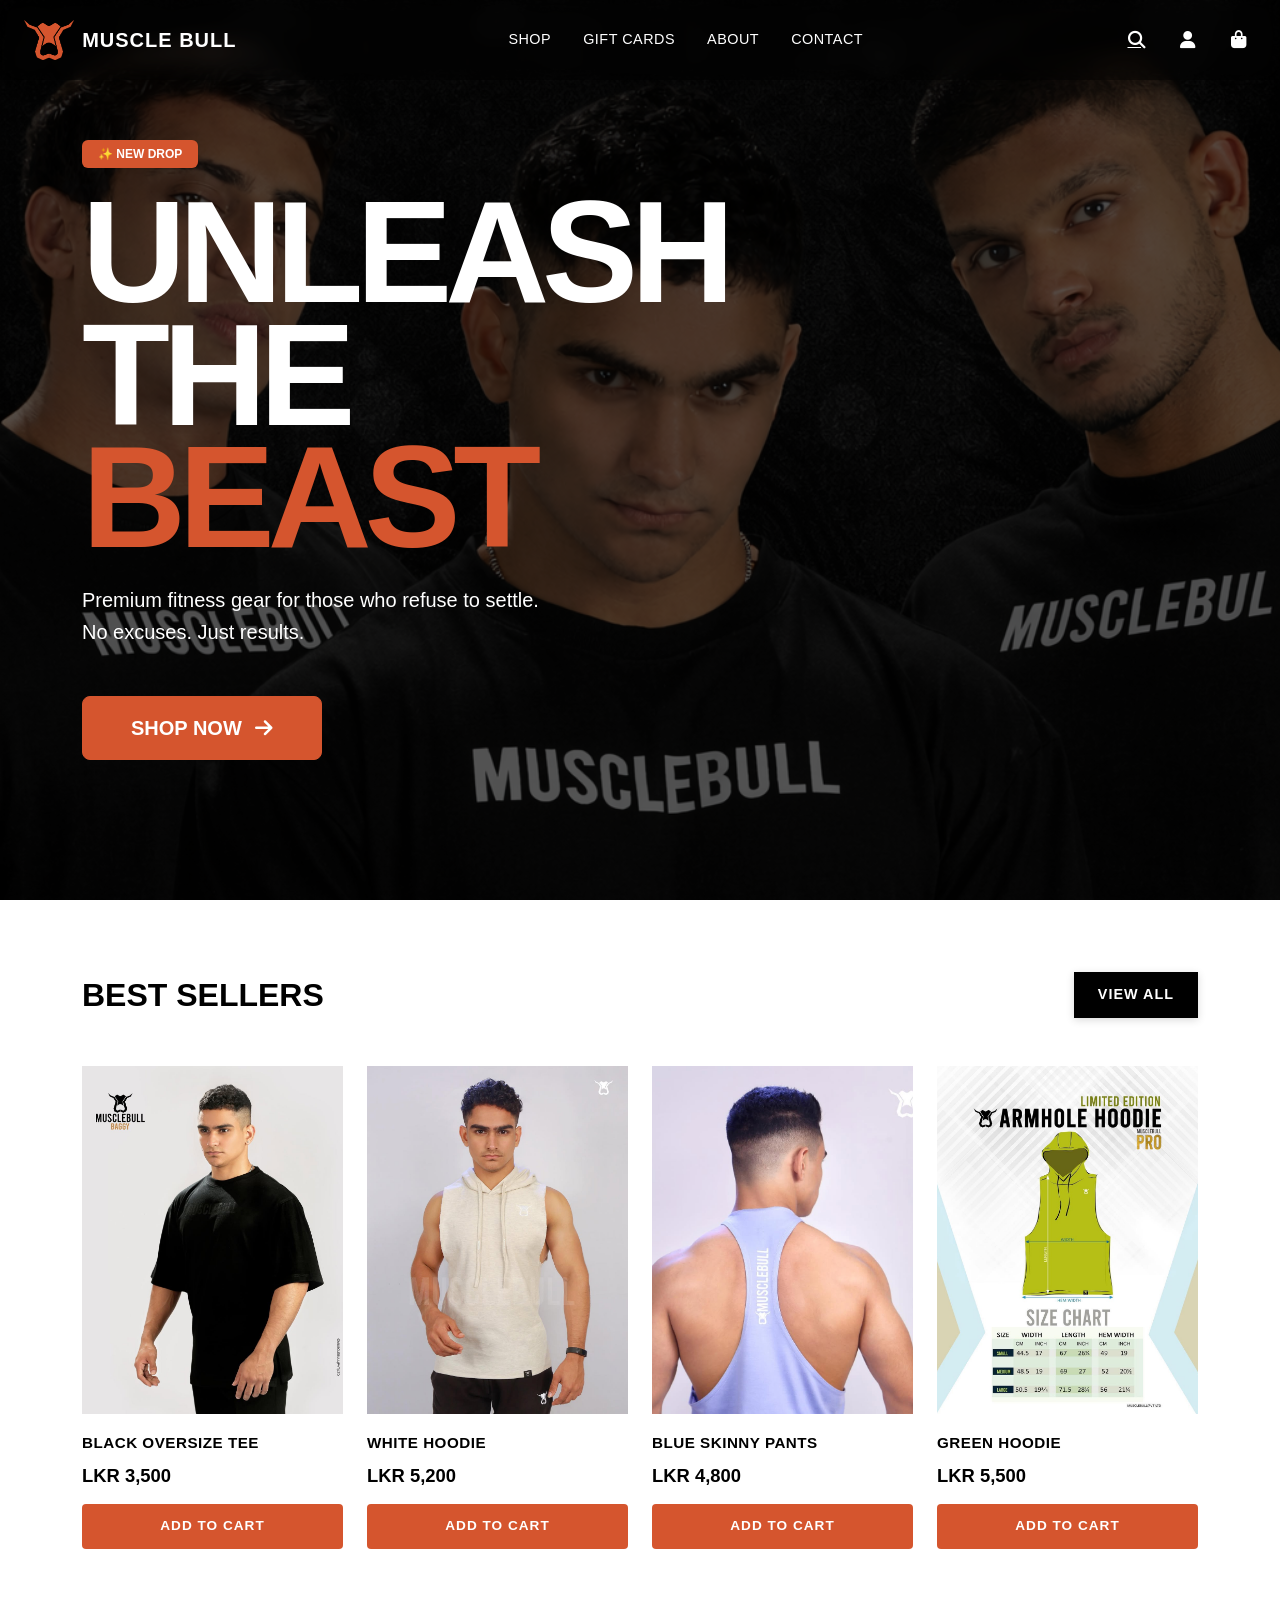
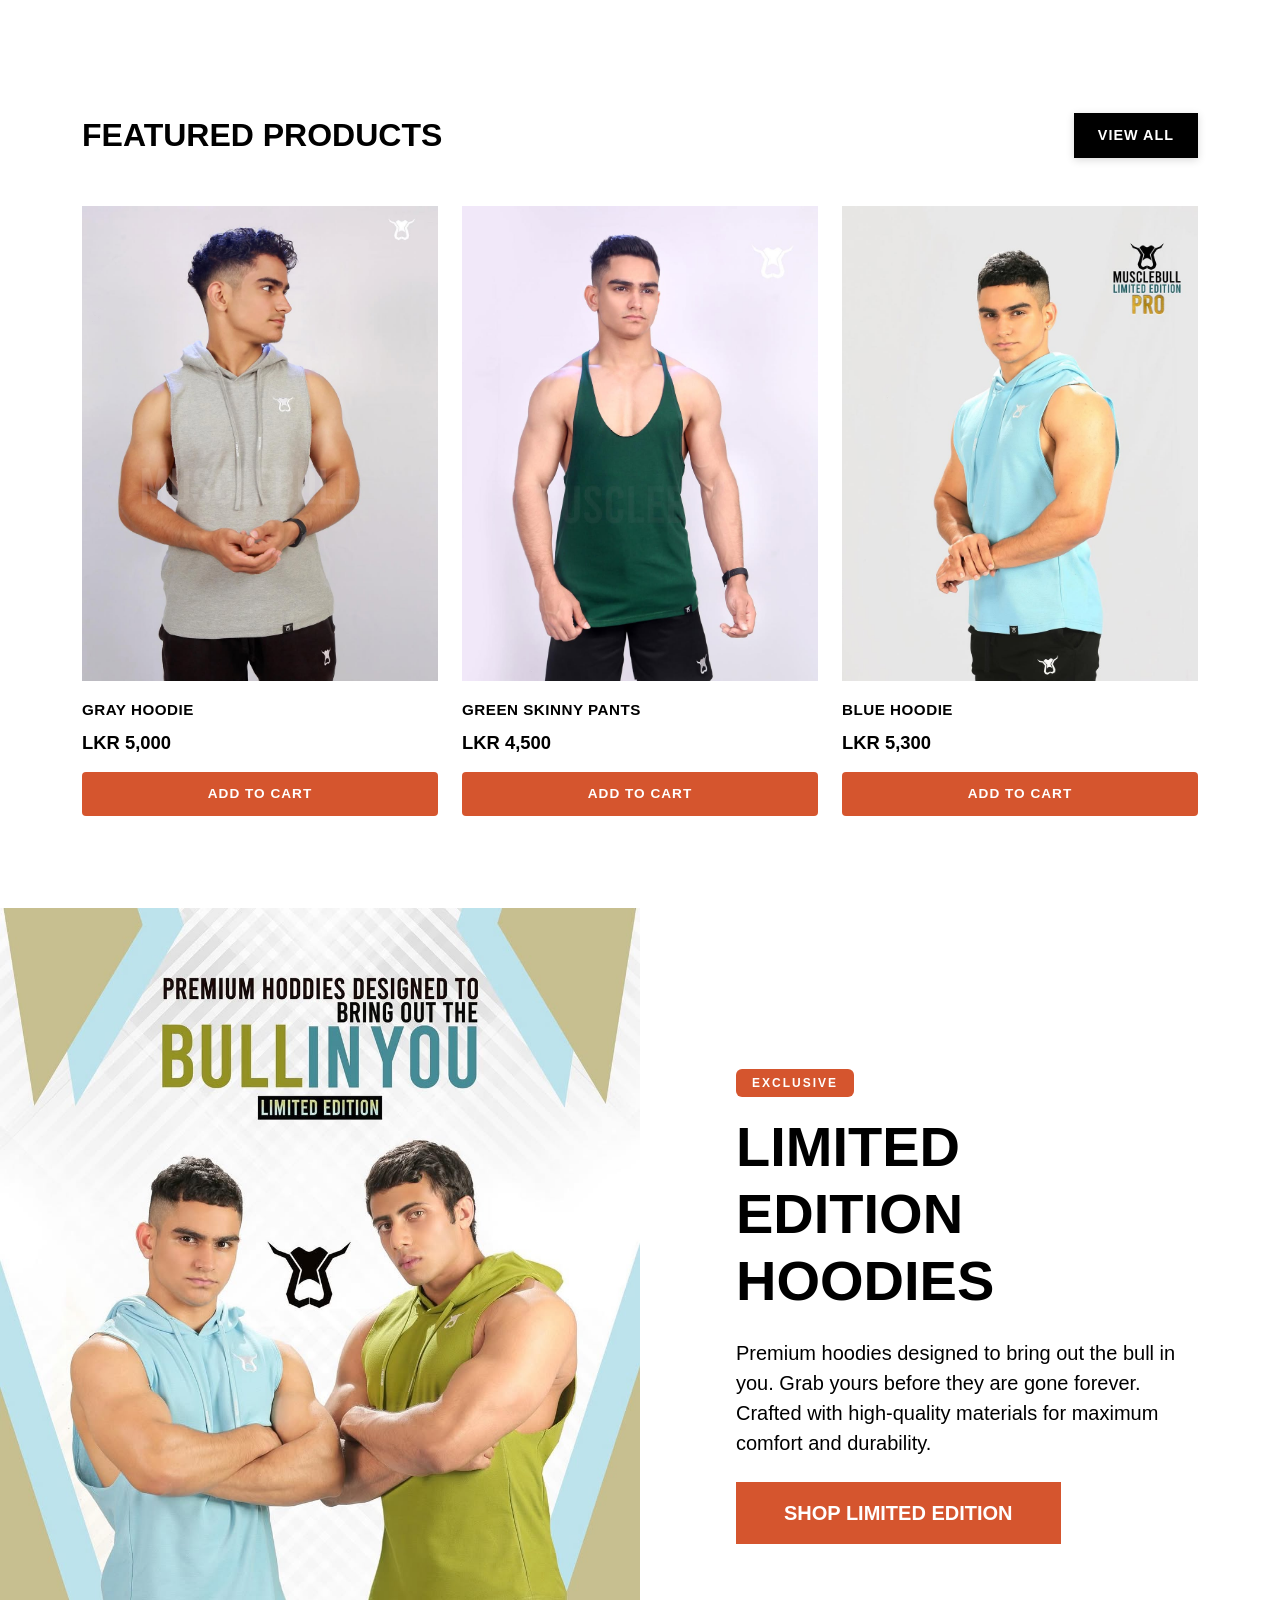
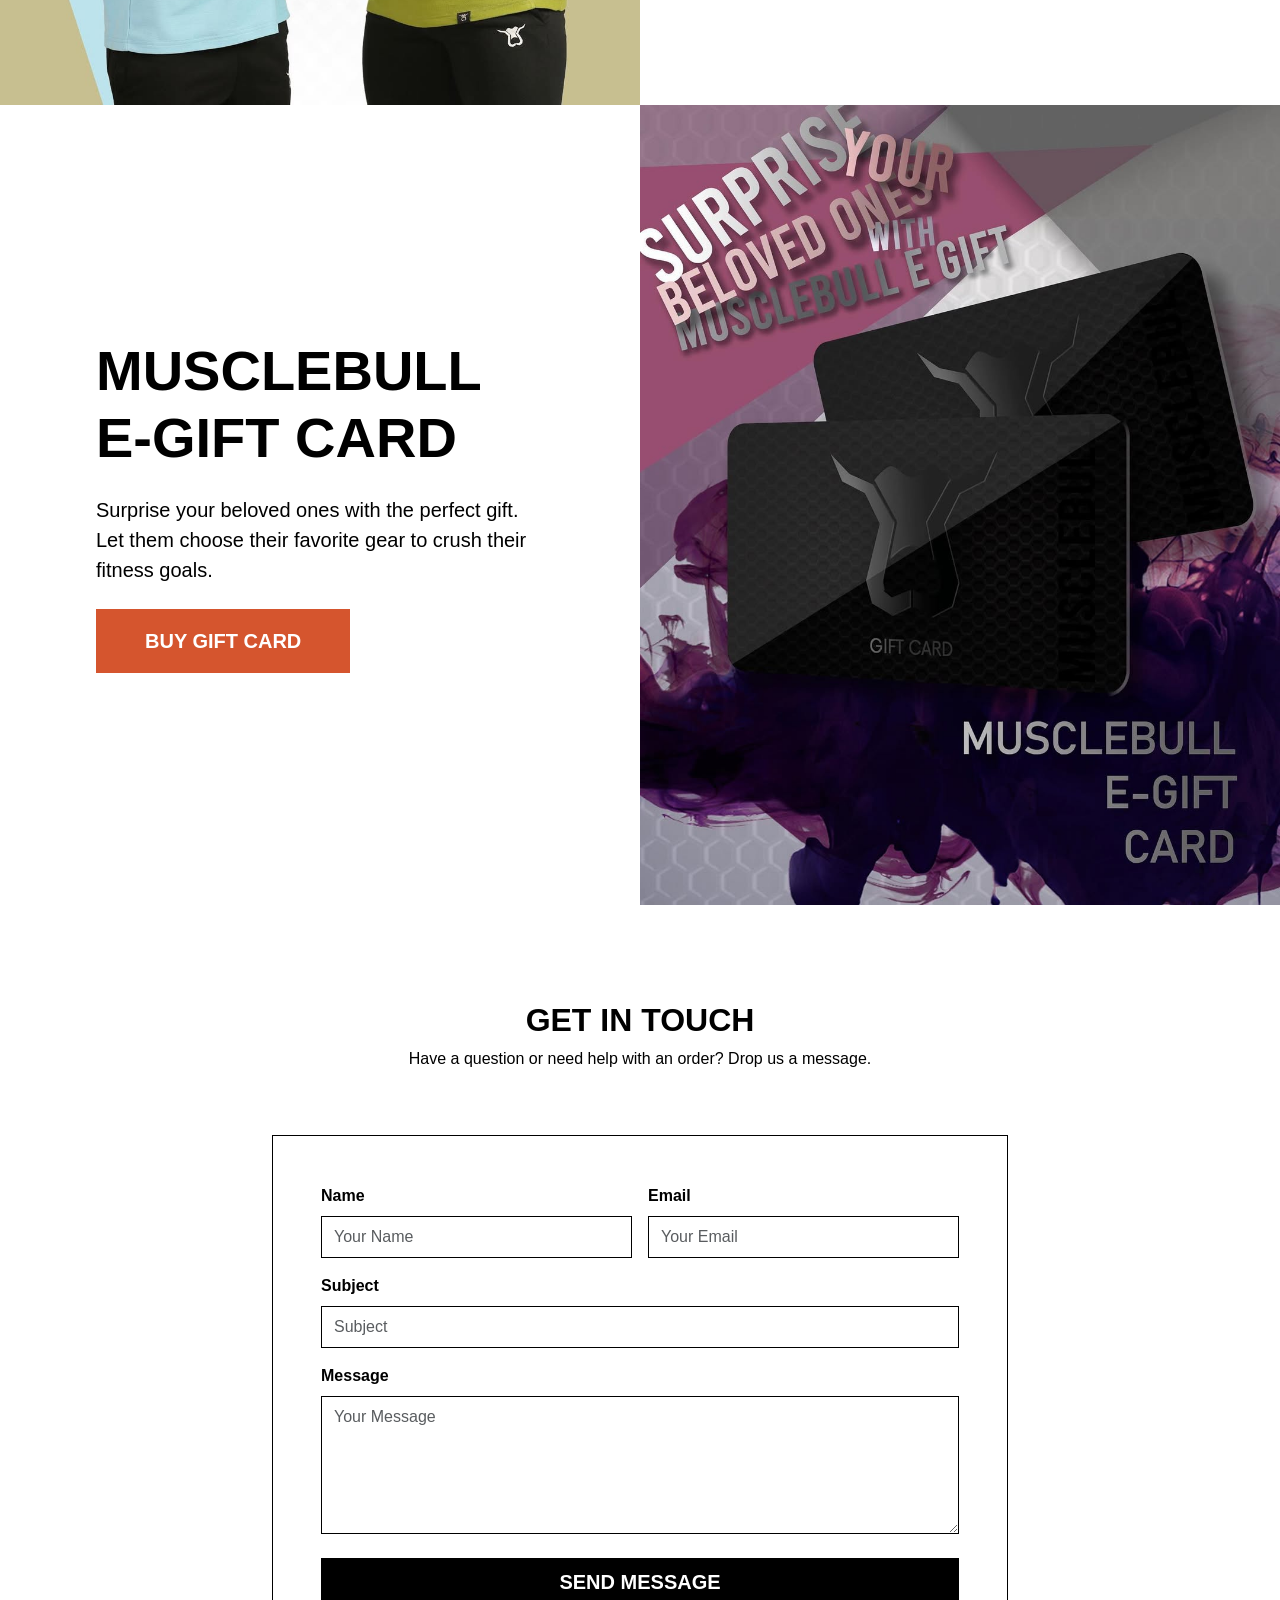
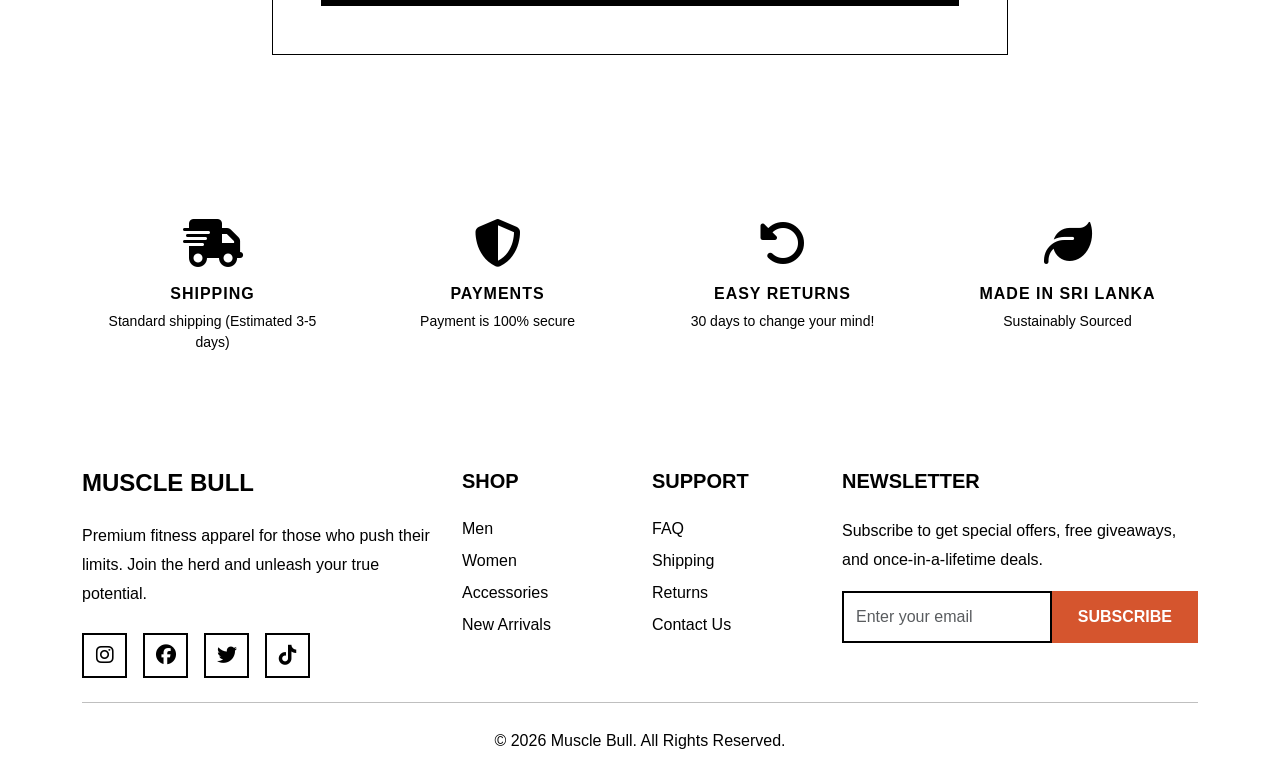
==== index.html @ ce34af10 "Initial" ====
<!DOCTYPE html>
<html lang="en">
<head>
    <meta charset="UTF-8" />
    <meta name="viewport" content="width=device-width, initial-scale=1.0" />
    <title>Muscle Bull - Premium Fitness Apparel</title>
    
    <!-- Bootstrap CSS -->
    <link href="./css/bootstrap.min.css" rel="stylesheet" />
    <!-- Custom CSS -->
    <link href="./css/style.css" rel="stylesheet" />
    <link href="./css/header.css" rel="stylesheet" />
    <link href="./css/footer.css" rel="stylesheet" />
    <link href="./css/shop.css" rel="stylesheet" />
    <!-- FontAwesome for icons -->
    <link rel="stylesheet" href="https://cdnjs.cloudflare.com/ajax/libs/font-awesome/6.4.0/css/all.min.css" />
</head>
<body>
    <!-- Navigation -->
    <nav class="navbar navbar-expand-lg position-absolute w-100 z-3 navbar-glass">
        <div class="container-fluid px-4">
            <a class="navbar-brand d-flex align-items-center gap-2" href="index.html">
                <img src="./assets/images/logo/mb logo.png" alt="Muscle Bull Logo" height="40">
                <span class="fw-bold text-uppercase text-white brand-text">Muscle Bull</span>
            </a>
            <button class="navbar-toggler border-0 shadow-none" type="button" data-bs-toggle="collapse" data-bs-target="#navbarNav">
                <span class="navbar-toggler-icon"></span>
            </button>
            <div class="collapse navbar-collapse" id="navbarNav">
                <ul class="navbar-nav mx-auto nav-center">
                    <li class="nav-item"><a class="nav-link text-white fw-medium text-uppercase" href="shop.html">Shop</a></li>
                    <li class="nav-item"><a class="nav-link text-white fw-medium text-uppercase" href="#gift-cards">Gift Cards</a></li>
                    <li class="nav-item"><a class="nav-link text-white fw-medium text-uppercase" href="#about">About</a></li>
                    <li class="nav-item"><a class="nav-link text-white fw-medium text-uppercase" href="#contact">Contact</a></li>
                </ul>
                <div class="navbar-icons d-flex gap-3">
                    <a href="#" class="nav-icon"><i class="fa-solid fa-magnifying-glass"></i></a>
                    <a href="#" class="nav-icon"><i class="fa-solid fa-user"></i></a>
                    <a href="cart.html" class="nav-icon"><i class="fa-solid fa-bag-shopping"></i></a>
                </div>
            </div>
        </div>
    </nav>

    <main>
        <!-- Hero Section -->
        <section id="home" class="hero-section d-flex align-items-center">
            <div class="hero-overlay"></div>
            <div class="container position-relative z-2">
                <div class="row align-items-center">
                    <div class="col-12 col-lg-6 text-start">
                        <div class="hero-badge mb-4">
                            <span class="badge bg-primary px-3 py-2 text-uppercase fw-bold">✨ New Drop</span>
                        </div>
                        <h1 class="hero-title-new text-white mb-4">
                            UNLEASH<br>
                            THE <span class="text-primary ">BEAST</span>
                        </h1>
                        <p class="hero-text text-white mb-5">
                            Premium fitness gear for those who refuse to settle.<br>
                            No excuses. Just results.
                        </p>
                        <div class="d-flex gap-3 flex-column flex-sm-row">
                            <a href="shop.html" class="btn btn-primary btn-lg px-5 py-3 text-uppercase fw-bold">
                                Shop Now <i class="fa-solid fa-arrow-right ms-2"></i>
                            </a>
                        </div>
                    </div>
                </div>
            </div>
        </section>

        <!-- Best Sellers Section -->
        <section id="best-sellers" class="py-5 bg-white">
            <div class="container py-4">
                <div class="d-flex justify-content-between align-items-center mb-5">
                    <h2 class="fw-bold text-uppercase m-0 text-black">Best Sellers</h2>
                    <a href="shop.html" class="btn btn-outline-dark rounded-0 px-4 fw-bold text-uppercase">View All</a>
                </div>
                <div class="row g-4">
                    <!-- Product Card 1 -->
                    <div class="col-12 col-md-6 col-lg-3">
                        <div class="product-card-shop">
                            <div class="product-image-wrapper">
                                <img src="./assets/images/products/black oversize 1.jpg" alt="Black Oversize Tee" class="product-image">
                                <button class="quick-view-btn">Quick View</button>
                            </div>
                            <div class="product-info">
                                <h6 class="product-name fw-bold text-uppercase">Black Oversize Tee</h6>
                                <p class="product-price fw-bold">LKR 3,500</p>
                                <button class="btn btn-primary w-100 text-uppercase fw-bold btn-sm">Add to Cart</button>
                            </div>
                        </div>
                    </div>
                    <!-- Product Card 2 -->
                    <div class="col-12 col-md-6 col-lg-3">
                        <div class="product-card-shop">
                            <div class="product-image-wrapper">
                                <img src="./assets/images/products/white hoodie 1.jpg" alt="White Hoodie" class="product-image">
                                <button class="quick-view-btn">Quick View</button>
                            </div>
                            <div class="product-info">
                                <h6 class="product-name fw-bold text-uppercase">White Hoodie</h6>
                                <p class="product-price fw-bold">LKR 5,200</p>
                                <button class="btn btn-primary w-100 text-uppercase fw-bold btn-sm">Add to Cart</button>
                            </div>
                        </div>
                    </div>
                    <!-- Product Card 3 -->
                    <div class="col-12 col-md-6 col-lg-3">
                        <div class="product-card-shop">
                            <div class="product-image-wrapper">
                                <img src="./assets/images/products/blue skinny 2.jpg" alt="Blue Skinny Pants" class="product-image">
                                <button class="quick-view-btn">Quick View</button>
                            </div>
                            <div class="product-info">
                                <h6 class="product-name fw-bold text-uppercase">Blue Skinny Pants</h6>
                                <p class="product-price fw-bold">LKR 4,800</p>
                                <button class="btn btn-primary w-100 text-uppercase fw-bold btn-sm">Add to Cart</button>
                            </div>
                        </div>
                    </div>
                    <!-- Product Card 4 -->
                    <div class="col-12 col-md-6 col-lg-3">
                        <div class="product-card-shop">
                            <div class="product-image-wrapper">
                                <img src="./assets/images/products/green hoodie 4.jpg" alt="Green Hoodie" class="product-image">
                                <button class="quick-view-btn">Quick View</button>
                            </div>
                            <div class="product-info">
                                <h6 class="product-name fw-bold text-uppercase">Green Hoodie</h6>
                                <p class="product-price fw-bold">LKR 5,500</p>
                                <button class="btn btn-primary w-100 text-uppercase fw-bold btn-sm">Add to Cart</button>
                            </div>
                        </div>
                    </div>
                </div>
            </div>
        </section>

        <!-- Featured Products Section -->
        <section id="featured" class="py-5 bg-white">
            <div class="container py-4">
                <div class="d-flex justify-content-between align-items-center mb-5">
                    <h2 class="fw-bold text-uppercase m-0 text-black">Featured Products</h2>
                    <a href="shop.html" class="btn btn-outline-dark rounded-0 px-4 fw-bold text-uppercase">View All</a>
                </div>
                <div class="row g-4">
                    <!-- Product Card 1 -->
                    <div class="col-12 col-md-6 col-lg-4">
                        <div class="product-card-shop">
                            <div class="product-image-wrapper">
                                <img src="./assets/images/products/gray hoodie 1.jpg" alt="Gray Hoodie" class="product-image">
                                <button class="quick-view-btn">Quick View</button>
                            </div>
                            <div class="product-info">
                                <h6 class="product-name fw-bold text-uppercase">Gray Hoodie</h6>
                                <p class="product-price fw-bold">LKR 5,000</p>
                                <button class="btn btn-primary w-100 text-uppercase fw-bold btn-sm">Add to Cart</button>
                            </div>
                        </div>
                    </div>
                    <!-- Product Card 2 -->
                    <div class="col-12 col-md-6 col-lg-4">
                        <div class="product-card-shop">
                            <div class="product-image-wrapper">
                                <img src="./assets/images/products/green skinny 1.jpg" alt="Green Skinny Pants" class="product-image">
                                <button class="quick-view-btn">Quick View</button>
                            </div>
                            <div class="product-info">
                                <h6 class="product-name fw-bold text-uppercase">Green Skinny Pants</h6>
                                <p class="product-price fw-bold">LKR 4,500</p>
                                <button class="btn btn-primary w-100 text-uppercase fw-bold btn-sm">Add to Cart</button>
                            </div>
                        </div>
                    </div>
                    <!-- Product Card 3 -->
                    <div class="col-12 col-md-6 col-lg-4">
                        <div class="product-card-shop">
                            <div class="product-image-wrapper">
                                <img src="./assets/images/products/blue hoodie 1.jpg" alt="Blue Hoodie" class="product-image">
                                <button class="quick-view-btn">Quick View</button>
                            </div>
                            <div class="product-info">
                                <h6 class="product-name fw-bold text-uppercase">Blue Hoodie</h6>
                                <p class="product-price fw-bold">LKR 5,300</p>
                                <button class="btn btn-primary w-100 text-uppercase fw-bold btn-sm">Add to Cart</button>
                            </div>
                        </div>
                    </div>
                </div>
            </div>
        </section>

        <!-- Limited Edition Section -->
        <section id="limited" class="bg-white text-dark">
            <div class="container-fluid p-0">
                <div class="row g-0 align-items-center">
                    <div class="col-12 col-lg-6">
                        <img src="./assets/images/flayer/limited-edition.jpg" alt="Limited Edition Hoodies" class="img-fluid w-100 h-100 object-fit-cover" style="min-height: 500px;">
                    </div>
                    <div class="col-12 col-lg-6 p-5 p-xl-5">
                        <div class="px-xl-5">
                            <span class="badge bg-primary mb-3 px-3 py-2 text-uppercase tracking-wide">Exclusive</span>
                            <h2 class="display-4 fw-bold text-uppercase mb-4 text-dark">Limited Edition Hoodies</h2>
                            <p class="lead mb-4 text-dark">Premium hoodies designed to bring out the bull in you. Grab yours before they are gone forever. Crafted with high-quality materials for maximum comfort and durability.</p>
                            <a href="#" class="btn btn-primary btn-lg px-5 py-3 text-uppercase fw-bold rounded-0 border-0">Shop Limited Edition</a>
                        </div>
                    </div>
                </div>
            </div>
        </section>

        <!-- Gift Card Section -->
        <section class="bg-white">
            <div class="container-fluid p-0">
                <div class="row g-0 align-items-center flex-column-reverse flex-lg-row">
                    <div class="col-12 col-lg-6 p-5 p-xl-5">
                        <div class="px-xl-5">
                            <h2 class="display-4 fw-bold text-uppercase mb-4 text-black">Musclebull E-Gift Card</h2>
                            <p class="lead mb-4 text-black">Surprise your beloved ones with the perfect gift. Let them choose their favorite gear to crush their fitness goals.</p>
                            <a href="#" class="btn btn-primary btn-lg px-5 py-3 text-uppercase fw-bold rounded-0">Buy Gift Card</a>
                        </div>
                    </div>
                    <div class="col-12 col-lg-6">
                        <img src="./assets/images/flayer/gift-card.jpg" alt="Musclebull Gift Card" class="img-fluid w-100 h-100 object-fit-cover" style="min-height: 500px;">
                    </div>
                </div>
            </div>
        </section>

        <!-- Contact Section -->
        <section id="contact" class="py-5 bg-white">
            <div class="container py-5">
                <div class="row justify-content-center">
                    <div class="col-12 col-lg-8 text-center mb-5">
                        <h2 class="fw-bold text-uppercase text-black">Get In Touch</h2>
                        <p class="text-black">Have a question or need help with an order? Drop us a message.</p>
                    </div>
                </div>
                <div class="row justify-content-center">
                    <div class="col-12 col-lg-8">
                        <form class="bg-white p-4 p-md-5 border border-dark">
                            <div class="row g-3">
                                <div class="col-md-6">
                                    <label for="name" class="form-label fw-bold text-black">Name</label>
                                    <input type="text" class="form-control rounded-0 py-2 border-dark text-black" id="name" placeholder="Your Name">
                                </div>
                                <div class="col-md-6">
                                    <label for="email" class="form-label fw-bold text-black">Email</label>
                                    <input type="email" class="form-control rounded-0 py-2 border-dark text-black" id="email" placeholder="Your Email">
                                </div>
                                <div class="col-12">
                                    <label for="subject" class="form-label fw-bold text-black">Subject</label>
                                    <input type="text" class="form-control rounded-0 py-2 border-dark text-black" id="subject" placeholder="Subject">
                                </div>
                                <div class="col-12">
                                    <label for="message" class="form-label fw-bold text-black">Message</label>
                                    <textarea class="form-control rounded-0 py-2 border-dark text-black" id="message" rows="5" placeholder="Your Message"></textarea>
                                </div>
                                <div class="col-12 mt-4">
                                    <button type="submit" class="btn btn-dark btn-lg w-100 rounded-0 text-uppercase fw-bold">Send Message</button>
                                </div>
                            </div>
                        </form>
                    </div>
                </div>
            </div>
        </section>

        <!-- Features Section -->
        <section class="features-section bg-white py-5 ">
            <div class="container">
                <div class="row g-4 text-center">
                    <div class="col-6 col-md-3">
                        <div class="feature-item">
                            <div class="feature-icon mb-3">
                                <i class="fa-solid fa-truck-fast fa-3x"></i>
                            </div>
                            <h6 class="fw-bold text-uppercase mb-2">Shipping</h6>
                            <p class="small mb-0 text-black">Standard shipping (Estimated 3-5 days)</p>
                        </div>
                    </div>
                    <div class="col-6 col-md-3">
                        <div class="feature-item">
                            <div class="feature-icon mb-3">
                                <i class="fa-solid fa-shield-halved fa-3x"></i>
                            </div>
                            <h6 class="fw-bold text-uppercase mb-2">Payments</h6>
                            <p class="small mb-0 text-black">Payment is 100% secure</p>
                        </div>
                    </div>
                    <div class="col-6 col-md-3">
                        <div class="feature-item">
                            <div class="feature-icon mb-3">
                                <i class="fa-solid fa-rotate-left fa-3x"></i>
                            </div>
                            <h6 class="fw-bold text-uppercase mb-2">Easy Returns</h6>
                            <p class="small mb-0 text-black">30 days to change your mind!</p>
                        </div>
                    </div>
                    <div class="col-6 col-md-3">
                        <div class="feature-item">
                            <div class="feature-icon mb-3">
                                <i class="fa-solid fa-leaf fa-3x"></i>
                            </div>
                            <h6 class="fw-bold text-uppercase mb-2">Made in Sri Lanka</h6>
                            <p class="small mb-0 text-black">Sustainably Sourced</p>
                        </div>
                    </div>
                </div>
            </div>
        </section>
    </main>

    <!-- Footer -->
    <footer class="bg-white text-black pt-5 pb-4">
        <div class="container">
            <div class="row g-4">
                <div class="col-12 col-md-4 mb-4 mb-md-0">
                    <h4 class="text-uppercase fw-bold mb-4">Muscle Bull</h4>
                    <p>Premium fitness apparel for those who push their limits. Join the herd and unleash your true potential.</p>
                    <div class="footer-socials d-flex gap-3 mt-4">
                        <a href="#" class="social-link"><i class="fa-brands fa-instagram"></i></a>
                        <a href="#" class="social-link"><i class="fa-brands fa-facebook"></i></a>
                        <a href="#" class="social-link"><i class="fa-brands fa-twitter"></i></a>
                        <a href="#" class="social-link"><i class="fa-brands fa-tiktok"></i></a>
                    </div>
                </div>
                <div class="col-6 col-md-2 mb-4 mb-md-0">
                    <h5 class="text-uppercase fw-bold mb-4">Shop</h5>
                    <ul class="list-unstyled footer-links">
                        <li class="mb-2"><a href="#">Men</a></li>
                        <li class="mb-2"><a href="#">Women</a></li>
                        <li class="mb-2"><a href="#">Accessories</a></li>
                        <li class="mb-2"><a href="#">New Arrivals</a></li>
                    </ul>
                </div>
                <div class="col-6 col-md-2 mb-4 mb-md-0">
                    <h5 class="text-uppercase fw-bold mb-4">Support</h5>
                    <ul class="list-unstyled footer-links">
                        <li class="mb-2"><a href="#">FAQ</a></li>
                        <li class="mb-2"><a href="#">Shipping</a></li>
                        <li class="mb-2"><a href="#">Returns</a></li>
                        <li class="mb-2"><a href="#">Contact Us</a></li>
                    </ul>
                </div>
                <div class="col-12 col-md-4">
                    <h5 class="text-uppercase fw-bold mb-4">Newsletter</h5>
                    <p class="mb-3">Subscribe to get special offers, free giveaways, and once-in-a-lifetime deals.</p>
                    <div class="footer-newsletter">
                        <input type="email" class="form-control rounded-0 border-dark" placeholder="Enter your email">
                        <button class="btn btn-primary rounded-0 px-4 text-uppercase fw-bold" type="button">Subscribe</button>
                    </div>
                </div>
            </div>
            <hr class="my-4 border-dark">
            <div class="row">
                <div class="col-12 text-center">
                    <p class="mb-0 fw-medium">&copy; 2026 Muscle Bull. All Rights Reserved.</p>
                </div>
            </div>
        </div>
    </footer>

    <!-- Bootstrap JS -->
    <script src="./js/bootstrap.bundle.min.js"></script>
</body>
</html>
---- css/style.css ----
/* Muscle Bull Custom Styles - Strict Palette: #D5552E, #FFFFFF, #000000 */

:root {
    --primary-color: #D5552E;
    --black-color: #000000;
    --white-color: #FFFFFF;
}

body {
    font-family: 'Helvetica Neue', Helvetica, Arial, sans-serif;
    overflow-x: hidden;
    background-color: var(--white-color);
    color: var(--black-color);
}

/* Strict Color Overrides for Bootstrap */
.bg-light, .bg-white { background-color: var(--white-color) !important; }
.bg-dark, .bg-black { background-color: var(--black-color) !important; }
.bg-primary { background-color: var(--primary-color) !important; }

.text-muted, .text-dark, .text-black { color: var(--black-color) !important; }
.text-light, .text-white { color: var(--white-color) !important; }
.text-primary { color: var(--primary-color) !important; }

.border-secondary, .border-dark, .border-top, .border-bottom { border-color: var(--black-color) !important; }
.border-light { border-color: var(--white-color) !important; }

/* Custom Buttons */
.btn-primary {
    background-color: var(--primary-color);
    border-color: var(--primary-color);
    color: var(--white-color);
    transition: all 0.3s ease;
}

.btn-primary:hover {
    background-color: var(--black-color);
    border-color: var(--black-color);
    color: var(--white-color);
    transform: translateY(-2px);
}

.btn-dark {
    background-color: var(--black-color);
    border-color: var(--black-color);
    color: var(--white-color);
}

.btn-dark:hover {
    background-color: var(--primary-color);
    border-color: var(--primary-color);
    color: var(--white-color);
}

.btn-outline-dark {
    color: var(--black-color);
    border-color: var(--black-color);
    background-color: transparent;
}

.btn-outline-dark:hover {
    background-color: var(--black-color);
    color: var(--white-color);
}

.btn-outline-light {
    color: var(--white-color);
    border-color: var(--white-color);
    background-color: transparent;
}

.btn-outline-light:hover {
    background-color: var(--white-color);
    color: var(--black-color);
}

/* Hero Section - Gen Z Minimal & Clean */
.hero-section {
    background: url('../assets/images/backgrounds/non\ black.png') center/cover no-repeat;
    height: 100vh;
    min-height: 650px;
    position: relative;
    display: flex;
    align-items: center;
}

.hero-overlay {
    position: absolute;
    top: 0;
    left: 0;
    right: 0;
    bottom: 0;
    background: rgba(0, 0, 0, 0.65);
    z-index: 1;
}

.hero-title-new {
    font-size: clamp(4rem, 12vw, 9rem);
    font-weight: 900;
    line-height: 0.85;
    letter-spacing: -0.05em;
    text-transform: uppercase;
}

.hero-text {
    font-size: clamp(1rem, 2vw, 1.25rem);
    font-weight: 400;
    line-height: 1.6;
    max-width: 500px;
}

.hero-badge {
    animation: fadeInDown 0.8s ease;
}

@keyframes fadeInDown {
    from {
        opacity: 0;
        transform: translateY(-20px);
    }
    to {
        opacity: 1;
        transform: translateY(0);
    }
}

/* Old Product Card Styles Removed - Using products.css instead */

.tracking-wide {
    letter-spacing: 2px;
}

/* Section Adjustments */
#limited {
    overflow: hidden;
    background-color: var(--black-color);
}

/* Responsive Adjustments */
@media (max-width: 991.98px) {
    .hero-section {
        height: 80vh;
        min-height: 550px;
    }
    
    .navbar {
        background-color: var(--black-color) !important;
        padding-top: 10px !important;
        padding-bottom: 10px !important;
    }

    .hero-title-new {
        font-size: clamp(3rem, 10vw, 6rem);
    }

    .product-img {
        height: 300px;
    }
}

@media (max-width: 767.98px) {
    .display-2 {
        font-size: 3rem;
    }
    .display-4 {
        font-size: 2.5rem;
    }

    .hero-text {
        font-size: 1rem;
    }

    .product-img {
        height: 280px;
    }
}
---- css/header.css ----
/* Header Styles */

.navbar-glass {
    background: rgba(0, 0, 0, 0.3);
    backdrop-filter: blur(10px);
    -webkit-backdrop-filter: blur(10px);
    padding: 15px 0;
    transition: all 0.3s ease;
}

.navbar-glass.scrolled {
    background: rgba(0, 0, 0, 0.9);
    box-shadow: 0 2px 10px rgba(0, 0, 0, 0.1);
}

/* Brand */
.navbar-brand {
    transition: transform 0.3s ease;
}

.navbar-brand:hover {
    transform: scale(1.02);
}

.brand-text {
    font-size: 1.25rem;
    letter-spacing: 1px;
}

/* Nav Center */
.nav-center {
    gap: 2rem;
}

.nav-link {
    position: relative;
    font-size: 0.9rem;
    letter-spacing: 0.5px;
    padding: 0.5rem 0 !important;
    transition: color 0.3s ease;
}

.nav-link::after {
    content: '';
    position: absolute;
    width: 0;
    height: 2px;
    bottom: 0;
    left: 50%;
    background-color: #D5552E;
    transition: all 0.3s ease;
    transform: translateX(-50%);
}

.nav-link:hover {
    color: #D5552E !important;
}

.nav-link:hover::after {
    width: 100%;
}

/* Navbar Icons */
.navbar-icons {
    align-items: center;
}

.nav-icon {
    color: #FFFFFF;
    font-size: 1.1rem;
    transition: all 0.3s ease;
    width: 35px;
    height: 35px;
    display: flex;
    align-items: center;
    justify-content: center;
    border-radius: 50%;
}

.nav-icon:hover {
    color: #D5552E;
    background-color: rgba(213, 85, 46, 0.1);
    transform: translateY(-2px);
}

/* Mobile Menu */
@media (max-width: 991.98px) {
    .navbar-glass {
        background-color: #000000 !important;
        backdrop-filter: none;
    }

    .nav-center {
        margin-top: 1rem;
        gap: 0;
    }

    .nav-link {
        padding: 0.75rem 0 !important;
        border-bottom: 1px solid rgba(255, 255, 255, 0.1);
    }

    .navbar-icons {
        margin-top: 1rem;
        padding-top: 1rem;
        border-top: 1px solid rgba(255, 255, 255, 0.1);
        justify-content: center;
    }
}
---- css/footer.css ----
/* Footer Styles */

footer {
    background-color: #FFFFFF;
    color: #000000;
}

footer h4,
footer h5 {
    color: #000000;
    font-weight: 700;
}

footer p {
    color: #000000;
    line-height: 1.8;
}

/* Footer Links */
.footer-links li a {
    color: #000000;
    text-decoration: none;
    transition: color 0.3s ease, padding-left 0.3s ease;
    display: inline-block;
}

.footer-links li a:hover {
    color: #D5552E;
    padding-left: 5px;
}

/* Footer Social Links */
.footer-socials .social-link {
    width: 45px;
    height: 45px;
    display: flex;
    align-items: center;
    justify-content: center;
    border: 2px solid #000000;
    color: #000000;
    text-decoration: none;
    font-size: 1.25rem;
    transition: all 0.3s ease;
}

.footer-socials .social-link:hover {
    background-color: #D5552E;
    border-color: #D5552E;
    color: #FFFFFF;
    transform: translateY(-3px);
}

/* Footer Newsletter */
.footer-newsletter {
    display: flex;
    gap: 0;
}

.footer-newsletter input {
    flex: 1;
    border: 2px solid #000000;
    padding: 12px;
    color: #000000;
}

.footer-newsletter input:focus {
    outline: none;
    border-color: #D5552E;
}

.footer-newsletter button {
    border: 2px solid #D5552E;
}

/* Features Section */
.features-section {
    background-color: #FFFFFF;
}

.feature-item {
    padding: 20px 10px;
}

.feature-icon {
    color: #000000;
}

.feature-item h6 {
    color: #000000;
    letter-spacing: 1px;
}

.feature-item p {
    color: #000000;
}

@media (max-width: 767.98px) {
    .feature-item {
        padding: 15px 5px;
    }

    .feature-icon i {
        font-size: 2rem !important;
    }

    .feature-item h6 {
        font-size: 0.75rem;
    }

    .feature-item p {
        font-size: 0.7rem;
    }
}
---- css/shop.css ----
/* Products Page Styles - Gen Z Clean Design */

/* Static Navbar for Products Page */
.navbar-static {
    position: relative !important;
    background-color: #FFFFFF !important;
    box-shadow: 0 1px 3px rgba(0, 0, 0, 0.08);
}

.navbar-static .nav-link {
    color: #000000 !important;
}

.navbar-static .nav-link:hover {
    color: #D5552E !important;
}

.navbar-static .nav-link.active {
    color: #D5552E !important;
}

.navbar-static .nav-link.active::after {
    width: 100%;
    background-color: #D5552E;
}

.navbar-static .brand-text {
    color: #000000 !important;
}

.nav-icon-dark {
    color: #000000 !important;
    font-size: 1.1rem;
    transition: all 0.3s ease;
    width: 35px;
    height: 35px;
    display: flex;
    align-items: center;
    justify-content: center;
    border-radius: 50%;
}

.nav-icon-dark:hover {
    color: #D5552E !important;
    background-color: rgba(213, 85, 46, 0.08);
}

/* Breadcrumb */
.breadcrumb {
    padding: 0;
}

.breadcrumb-item a {
    text-decoration: none;
    transition: color 0.3s ease;
}

.breadcrumb-item a:hover {
    color: #D5552E !important;
}

.breadcrumb-item + .breadcrumb-item::before {
    content: ">";
    color: #000000;
}

/* Filters Sidebar */
.filters-sidebar {
    background-color: #FFFFFF;
    padding: 0;
    position: sticky;
    top: 20px;
}

.filter-title {
    font-size: 0.95rem;
    letter-spacing: 1px;
    color: #000000;
    font-weight: 700;
}

.filter-group {
    padding: 20px 0;
}

.form-check-input {
    border: 2px solid #000000;
    border-radius: 50%;
    width: 20px;
    height: 20px;
}

.form-check-input:checked {
    background-color: #D5552E;
    border-color: #D5552E;
}

.form-check-input:focus {
    box-shadow: none;
    border-color: #D5552E;
}

.form-check-label {
    color: #000000;
    font-size: 0.9rem;
    cursor: pointer;
    font-weight: 400;
}

/* Size Buttons */
.size-options {
    gap: 10px;
}

.size-btn {
    width: 50px;
    height: 50px;
    border: none;
    background-color: #FFFFFF;
    color: #000000;
    font-weight: 700;
    cursor: pointer;
    transition: all 0.3s ease;
    box-shadow: 0 2px 8px rgba(0, 0, 0, 0.08);
}

.size-btn:hover {
    background-color: #000000;
    color: #FFFFFF;
    box-shadow: 0 4px 12px rgba(0, 0, 0, 0.15);
    transform: translateY(-2px);
}

.size-btn.active {
    background-color: #D5552E;
    color: #FFFFFF;
    box-shadow: 0 4px 12px rgba(213, 85, 46, 0.3);
}

/* Sort Select */
.sort-select {
    width: auto;
    max-width: 250px;
    border: none;
    border-radius: 0;
    font-weight: 600;
    font-size: 0.9rem;
    padding: 10px 18px;
    background-color: #FFFFFF;
    box-shadow: 0 2px 8px rgba(0, 0, 0, 0.08);
}

.sort-select:focus {
    box-shadow: 0 4px 12px rgba(0, 0, 0, 0.12);
    outline: none;
}

/* Product Card Shop */
.product-card-shop {
    background-color: #FFFFFF;
    overflow: hidden;
    transition: all 0.4s ease;
}

.product-card-shop:hover {
    transform: translateY(-8px);
    box-shadow: 0 12px 24px rgba(0, 0, 0, 0.12);
}

.product-image-wrapper {
    position: relative;
    overflow: hidden;
    aspect-ratio: 3/4;
    background-color: #F5F5F5;
}

.product-image {
    width: 100%;
    height: 100%;
    object-fit: cover;
    transition: transform 0.6s ease;
}

.product-card-shop:hover .product-image {
    transform: scale(1.08);
}

.quick-view-btn {
    position: absolute;
    bottom: 20px;
    left: 50%;
    transform: translateX(-50%) translateY(100px);
    background-color: #FFFFFF;
    color: #000000;
    border: none;
    padding: 12px 30px;
    font-weight: 700;
    text-transform: uppercase;
    font-size: 0.85rem;
    letter-spacing: 1px;
    transition: all 0.4s ease;
    opacity: 0;
    box-shadow: 0 4px 12px rgba(0, 0, 0, 0.2);
}

.product-card-shop:hover .quick-view-btn {
    transform: translateX(-50%) translateY(0);
    opacity: 1;
}

.quick-view-btn:hover {
    background-color: #D5552E;
    color: #FFFFFF;
}

.product-info {
    padding: 20px 0;
    background-color: #FFFFFF;
}

.product-name {
    font-size: 0.95rem;
    color: #000000;
    margin-bottom: 10px;
    letter-spacing: 0.5px;
    font-weight: 600;
}

.product-price {
    font-size: 1.15rem;
    color: #000000;
    margin-bottom: 15px;
    font-weight: 700;
}

.product-card-shop .btn-primary {
    border: none;
    padding: 12px 20px;
    font-size: 0.85rem;
    letter-spacing: 1px;
}

/* Pagination */
.pagination {
    gap: 10px;
}

.page-link {
    color: #000000;
    border: none;
    border-radius: 0;
    font-weight: 700;
    padding: 12px 20px;
    transition: all 0.3s ease;
    background-color: #FFFFFF;
    box-shadow: 0 2px 8px rgba(0, 0, 0, 0.08);
}

.page-link:hover {
    background-color: #000000;
    color: #FFFFFF;
    box-shadow: 0 4px 12px rgba(0, 0, 0, 0.15);
    transform: translateY(-2px);
}

.page-item.active .page-link {
    background-color: #D5552E;
    color: #FFFFFF;
    box-shadow: 0 4px 12px rgba(213, 85, 46, 0.3);
}

.page-item.disabled .page-link {
    background-color: #F5F5F5;
    color: #000000;
    opacity: 0.4;
    box-shadow: none;
}

/* Clear Button */
.btn-outline-dark {
    border: none;
    background-color: #000000;
    color: #FFFFFF;
    padding: 12px 20px;
    font-size: 0.9rem;
    letter-spacing: 1px;
    box-shadow: 0 2px 8px rgba(0, 0, 0, 0.15);
    transition: all 0.3s ease;
}

.btn-outline-dark:hover {
    background-color: #D5552E;
    color: #FFFFFF;
    box-shadow: 0 4px 12px rgba(213, 85, 46, 0.3);
    transform: translateY(-2px);
}

/* Responsive Adjustments */
@media (max-width: 991.98px) {
    .filters-sidebar {
        position: relative;
        top: 0;
        margin-bottom: 40px;
        padding: 25px;
        box-shadow: 0 2px 12px rgba(0, 0, 0, 0.08);
    }

    .sort-select {
        max-width: 100%;
        margin-bottom: 20px;
    }
}

@media (max-width: 767.98px) {
    .product-name {
        font-size: 0.85rem;
    }

    .product-price {
        font-size: 1rem;
    }

    .product-info {
        padding: 15px 0;
    }

    .size-btn {
        width: 45px;
        height: 45px;
        font-size: 0.9rem;
    }

    .quick-view-btn {
        padding: 10px 20px;
        font-size: 0.75rem;
    }
}
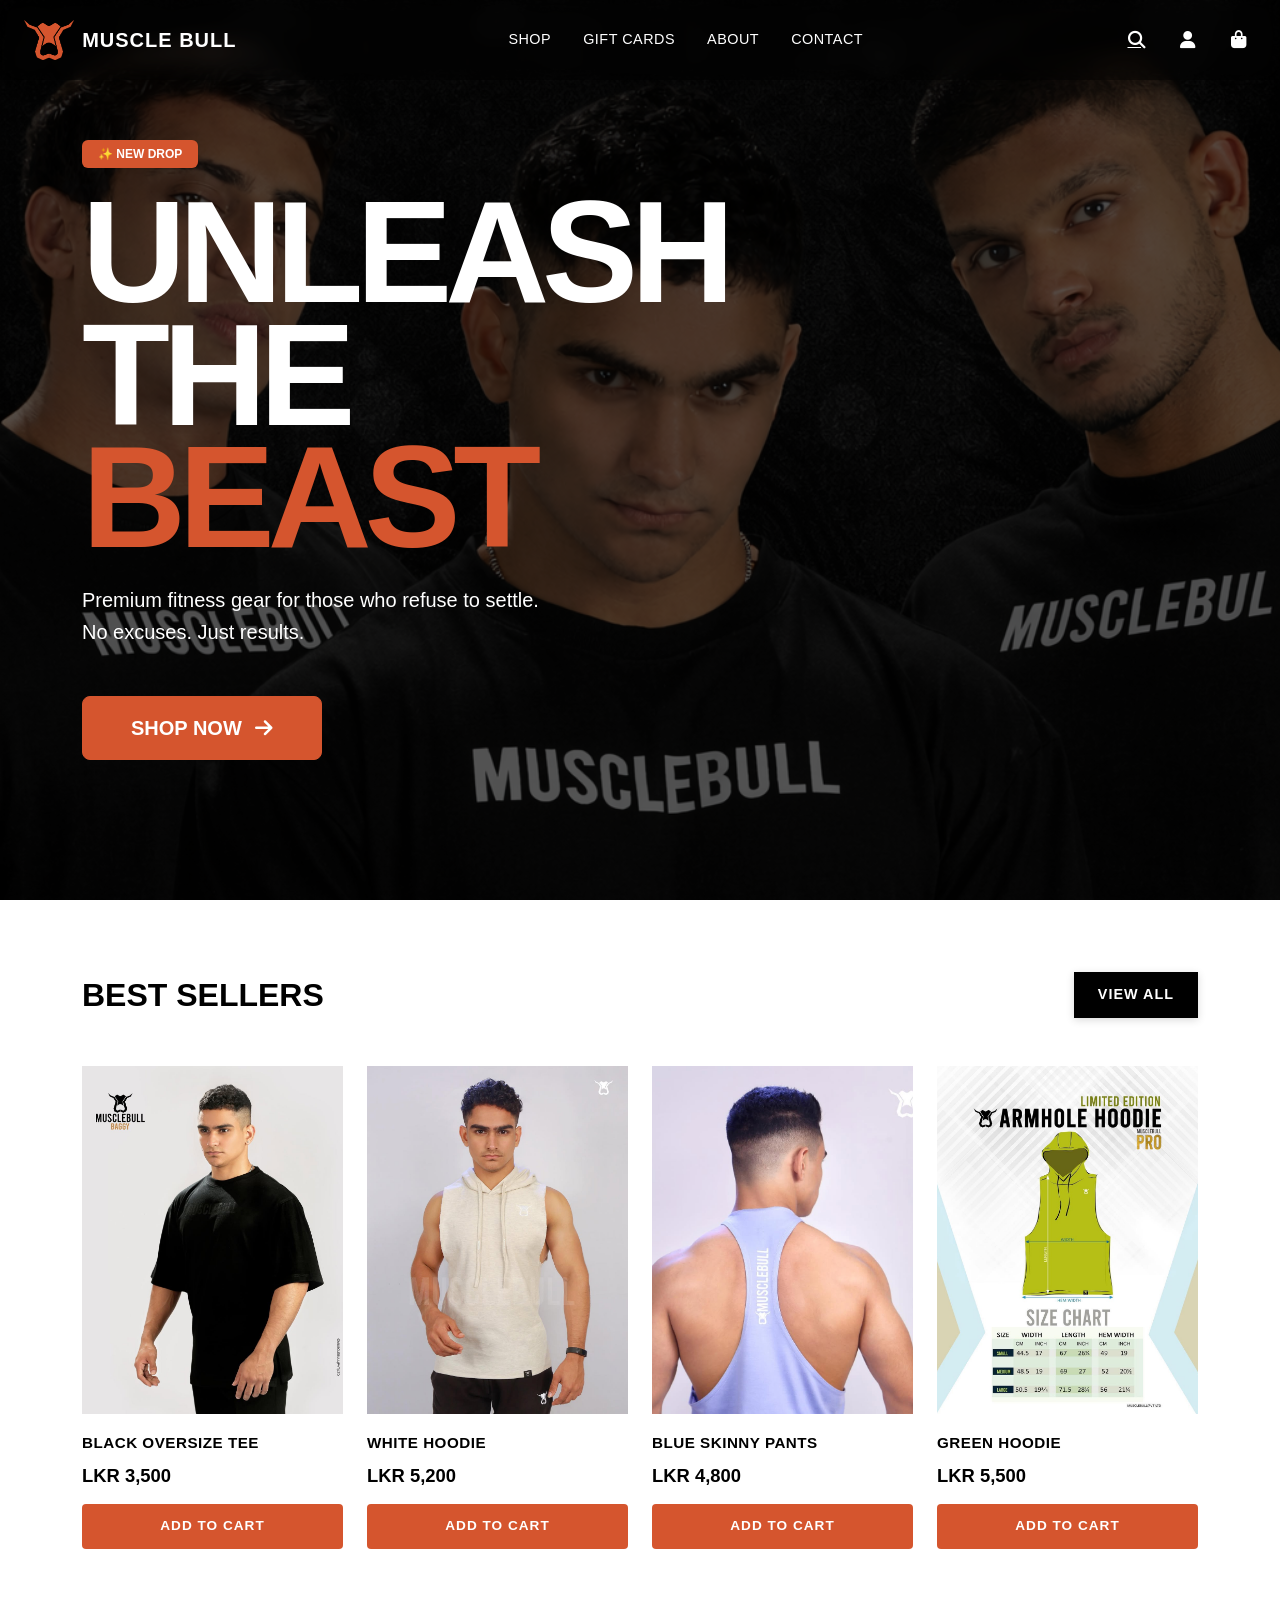
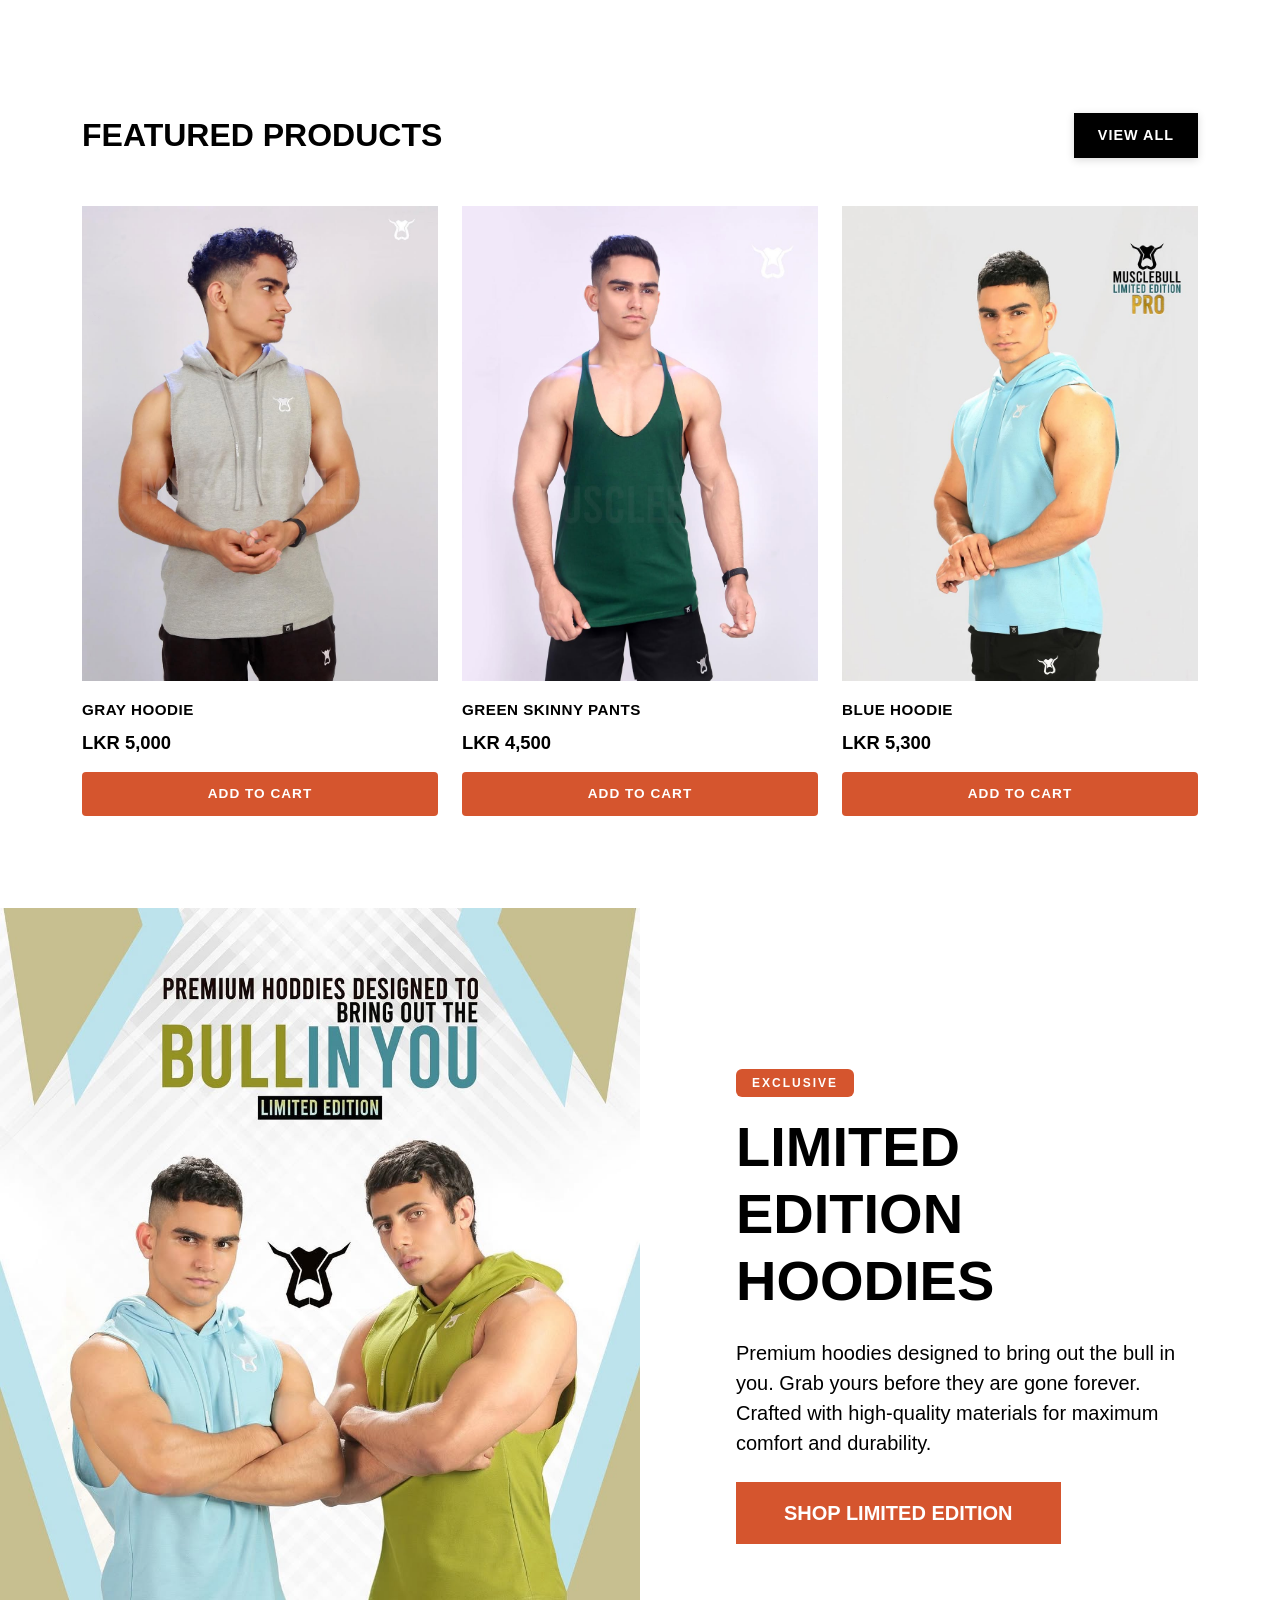
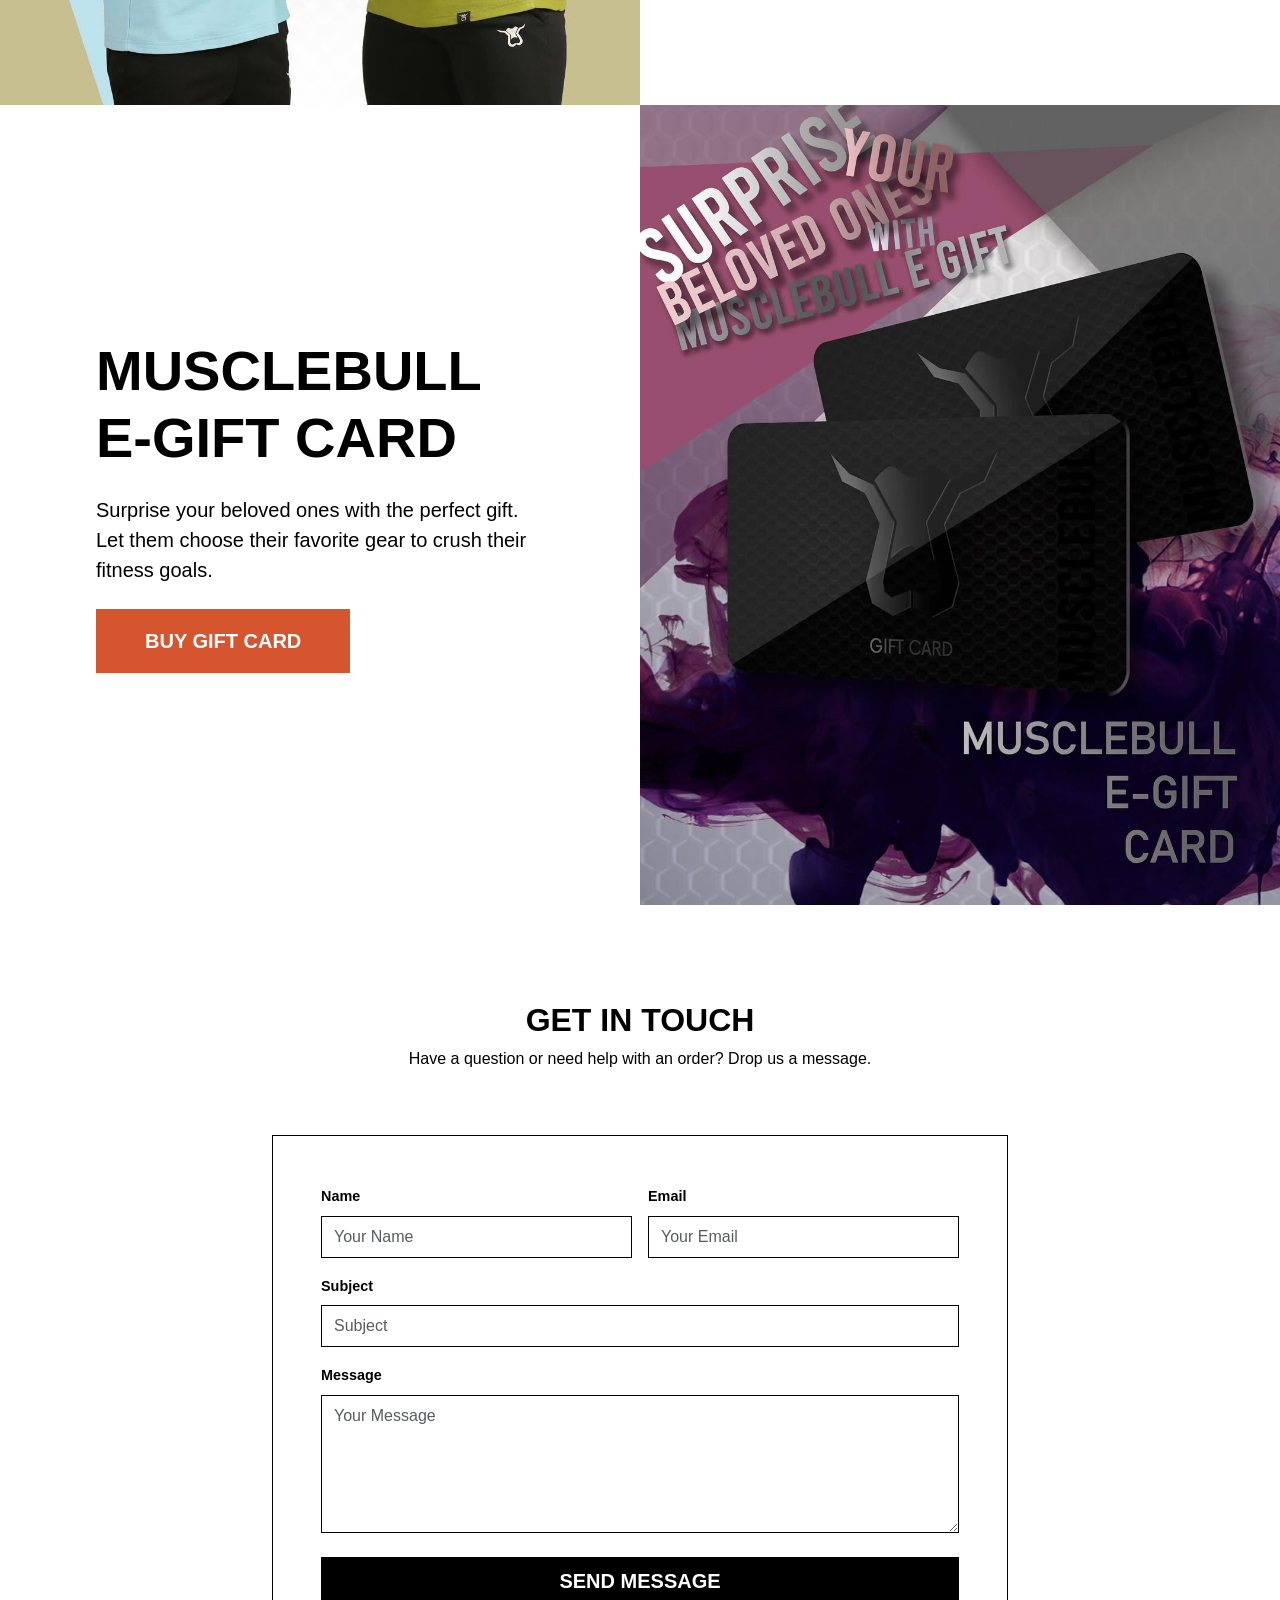
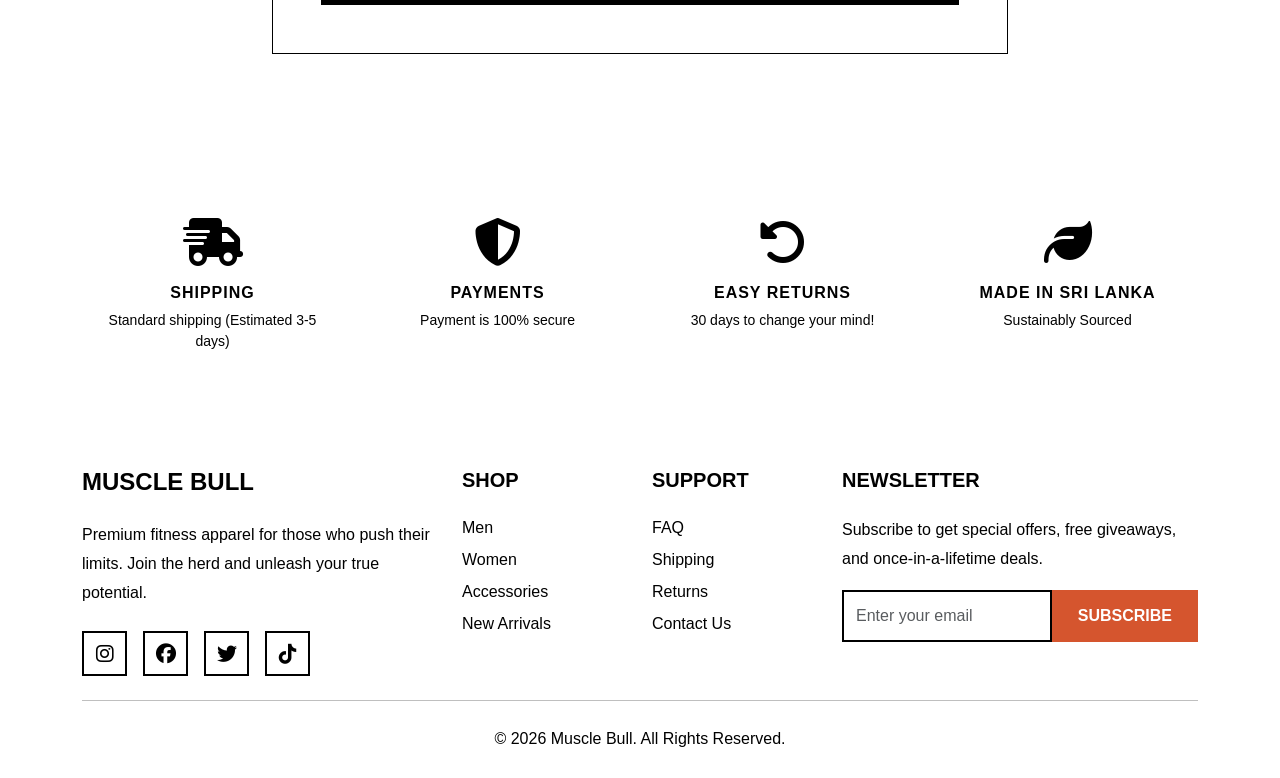
==== commit adb790ac: "Add checkout styles and update product links in shop and index pages" ====
--- a/index.html
+++ b/index.html
@@ -12,6 +12,7 @@
     <link href="./css/header.css" rel="stylesheet" />
     <link href="./css/footer.css" rel="stylesheet" />
     <link href="./css/shop.css" rel="stylesheet" />
+    <link href="./css/checkout.css" rel="stylesheet" />
     <!-- FontAwesome for icons -->
     <link rel="stylesheet" href="https://cdnjs.cloudflare.com/ajax/libs/font-awesome/6.4.0/css/all.min.css" />
 </head>
@@ -80,59 +81,67 @@
                 <div class="row g-4">
                     <!-- Product Card 1 -->
                     <div class="col-12 col-md-6 col-lg-3">
-                        <div class="product-card-shop">
-                            <div class="product-image-wrapper">
-                                <img src="./assets/images/products/black oversize 1.jpg" alt="Black Oversize Tee" class="product-image">
-                                <button class="quick-view-btn">Quick View</button>
-                            </div>
-                            <div class="product-info">
-                                <h6 class="product-name fw-bold text-uppercase">Black Oversize Tee</h6>
-                                <p class="product-price fw-bold">LKR 3,500</p>
-                                <button class="btn btn-primary w-100 text-uppercase fw-bold btn-sm">Add to Cart</button>
-                            </div>
-                        </div>
+                        <a href="product.html" class="product-link">
+                            <div class="product-card-shop">
+                                <div class="product-image-wrapper">
+                                    <img src="./assets/images/products/black oversize 1.jpg" alt="Black Oversize Tee" class="product-image">
+                                    <button class="quick-view-btn">Quick View</button>
+                                </div>
+                                <div class="product-info">
+                                    <h6 class="product-name fw-bold text-uppercase">Black Oversize Tee</h6>
+                                    <p class="product-price fw-bold">LKR 3,500</p>
+                                    <button class="btn btn-primary w-100 text-uppercase fw-bold btn-sm">Add to Cart</button>
+                                </div>
+                            </div>
+                        </a>
                     </div>
                     <!-- Product Card 2 -->
                     <div class="col-12 col-md-6 col-lg-3">
-                        <div class="product-card-shop">
-                            <div class="product-image-wrapper">
-                                <img src="./assets/images/products/white hoodie 1.jpg" alt="White Hoodie" class="product-image">
-                                <button class="quick-view-btn">Quick View</button>
-                            </div>
-                            <div class="product-info">
-                                <h6 class="product-name fw-bold text-uppercase">White Hoodie</h6>
-                                <p class="product-price fw-bold">LKR 5,200</p>
-                                <button class="btn btn-primary w-100 text-uppercase fw-bold btn-sm">Add to Cart</button>
-                            </div>
-                        </div>
+                        <a href="product.html" class="product-link">
+                            <div class="product-card-shop">
+                                <div class="product-image-wrapper">
+                                    <img src="./assets/images/products/white hoodie 1.jpg" alt="White Hoodie" class="product-image">
+                                    <button class="quick-view-btn">Quick View</button>
+                                </div>
+                                <div class="product-info">
+                                    <h6 class="product-name fw-bold text-uppercase">White Hoodie</h6>
+                                    <p class="product-price fw-bold">LKR 5,200</p>
+                                    <button class="btn btn-primary w-100 text-uppercase fw-bold btn-sm">Add to Cart</button>
+                                </div>
+                            </div>
+                        </a>
                     </div>
                     <!-- Product Card 3 -->
                     <div class="col-12 col-md-6 col-lg-3">
-                        <div class="product-card-shop">
-                            <div class="product-image-wrapper">
-                                <img src="./assets/images/products/blue skinny 2.jpg" alt="Blue Skinny Pants" class="product-image">
-                                <button class="quick-view-btn">Quick View</button>
-                            </div>
-                            <div class="product-info">
-                                <h6 class="product-name fw-bold text-uppercase">Blue Skinny Pants</h6>
-                                <p class="product-price fw-bold">LKR 4,800</p>
-                                <button class="btn btn-primary w-100 text-uppercase fw-bold btn-sm">Add to Cart</button>
-                            </div>
-                        </div>
+                        <a href="product.html" class="product-link">
+                            <div class="product-card-shop">
+                                <div class="product-image-wrapper">
+                                    <img src="./assets/images/products/blue skinny 2.jpg" alt="Blue Skinny Pants" class="product-image">
+                                    <button class="quick-view-btn">Quick View</button>
+                                </div>
+                                <div class="product-info">
+                                    <h6 class="product-name fw-bold text-uppercase">Blue Skinny Pants</h6>
+                                    <p class="product-price fw-bold">LKR 4,800</p>
+                                    <button class="btn btn-primary w-100 text-uppercase fw-bold btn-sm">Add to Cart</button>
+                                </div>
+                            </div>
+                        </a>
                     </div>
                     <!-- Product Card 4 -->
                     <div class="col-12 col-md-6 col-lg-3">
-                        <div class="product-card-shop">
-                            <div class="product-image-wrapper">
-                                <img src="./assets/images/products/green hoodie 4.jpg" alt="Green Hoodie" class="product-image">
-                                <button class="quick-view-btn">Quick View</button>
-                            </div>
-                            <div class="product-info">
-                                <h6 class="product-name fw-bold text-uppercase">Green Hoodie</h6>
-                                <p class="product-price fw-bold">LKR 5,500</p>
-                                <button class="btn btn-primary w-100 text-uppercase fw-bold btn-sm">Add to Cart</button>
-                            </div>
-                        </div>
+                        <a href="product.html" class="product-link">
+                            <div class="product-card-shop">
+                                <div class="product-image-wrapper">
+                                    <img src="./assets/images/products/green hoodie 4.jpg" alt="Green Hoodie" class="product-image">
+                                    <button class="quick-view-btn">Quick View</button>
+                                </div>
+                                <div class="product-info">
+                                    <h6 class="product-name fw-bold text-uppercase">Green Hoodie</h6>
+                                    <p class="product-price fw-bold">LKR 5,500</p>
+                                    <button class="btn btn-primary w-100 text-uppercase fw-bold btn-sm">Add to Cart</button>
+                                </div>
+                            </div>
+                        </a>
                     </div>
                 </div>
             </div>
@@ -148,45 +157,51 @@
                 <div class="row g-4">
                     <!-- Product Card 1 -->
                     <div class="col-12 col-md-6 col-lg-4">
-                        <div class="product-card-shop">
-                            <div class="product-image-wrapper">
-                                <img src="./assets/images/products/gray hoodie 1.jpg" alt="Gray Hoodie" class="product-image">
-                                <button class="quick-view-btn">Quick View</button>
-                            </div>
-                            <div class="product-info">
-                                <h6 class="product-name fw-bold text-uppercase">Gray Hoodie</h6>
-                                <p class="product-price fw-bold">LKR 5,000</p>
-                                <button class="btn btn-primary w-100 text-uppercase fw-bold btn-sm">Add to Cart</button>
-                            </div>
-                        </div>
+                        <a href="product.html" class="product-link">
+                            <div class="product-card-shop">
+                                <div class="product-image-wrapper">
+                                    <img src="./assets/images/products/gray hoodie 1.jpg" alt="Gray Hoodie" class="product-image">
+                                    <button class="quick-view-btn">Quick View</button>
+                                </div>
+                                <div class="product-info">
+                                    <h6 class="product-name fw-bold text-uppercase">Gray Hoodie</h6>
+                                    <p class="product-price fw-bold">LKR 5,000</p>
+                                    <button class="btn btn-primary w-100 text-uppercase fw-bold btn-sm">Add to Cart</button>
+                                </div>
+                            </div>
+                        </a>
                     </div>
                     <!-- Product Card 2 -->
                     <div class="col-12 col-md-6 col-lg-4">
-                        <div class="product-card-shop">
-                            <div class="product-image-wrapper">
-                                <img src="./assets/images/products/green skinny 1.jpg" alt="Green Skinny Pants" class="product-image">
-                                <button class="quick-view-btn">Quick View</button>
-                            </div>
-                            <div class="product-info">
-                                <h6 class="product-name fw-bold text-uppercase">Green Skinny Pants</h6>
-                                <p class="product-price fw-bold">LKR 4,500</p>
-                                <button class="btn btn-primary w-100 text-uppercase fw-bold btn-sm">Add to Cart</button>
-                            </div>
-                        </div>
+                        <a href="product.html" class="product-link">
+                            <div class="product-card-shop">
+                                <div class="product-image-wrapper">
+                                    <img src="./assets/images/products/green skinny 1.jpg" alt="Green Skinny Pants" class="product-image">
+                                    <button class="quick-view-btn">Quick View</button>
+                                </div>
+                                <div class="product-info">
+                                    <h6 class="product-name fw-bold text-uppercase">Green Skinny Pants</h6>
+                                    <p class="product-price fw-bold">LKR 4,500</p>
+                                    <button class="btn btn-primary w-100 text-uppercase fw-bold btn-sm">Add to Cart</button>
+                                </div>
+                            </div>
+                        </a>
                     </div>
                     <!-- Product Card 3 -->
                     <div class="col-12 col-md-6 col-lg-4">
-                        <div class="product-card-shop">
-                            <div class="product-image-wrapper">
-                                <img src="./assets/images/products/blue hoodie 1.jpg" alt="Blue Hoodie" class="product-image">
-                                <button class="quick-view-btn">Quick View</button>
-                            </div>
-                            <div class="product-info">
-                                <h6 class="product-name fw-bold text-uppercase">Blue Hoodie</h6>
-                                <p class="product-price fw-bold">LKR 5,300</p>
-                                <button class="btn btn-primary w-100 text-uppercase fw-bold btn-sm">Add to Cart</button>
-                            </div>
-                        </div>
+                        <a href="product.html" class="product-link">
+                            <div class="product-card-shop">
+                                <div class="product-image-wrapper">
+                                    <img src="./assets/images/products/blue hoodie 1.jpg" alt="Blue Hoodie" class="product-image">
+                                    <button class="quick-view-btn">Quick View</button>
+                                </div>
+                                <div class="product-info">
+                                    <h6 class="product-name fw-bold text-uppercase">Blue Hoodie</h6>
+                                    <p class="product-price fw-bold">LKR 5,300</p>
+                                    <button class="btn btn-primary w-100 text-uppercase fw-bold btn-sm">Add to Cart</button>
+                                </div>
+                            </div>
+                        </a>
                     </div>
                 </div>
             </div>
@@ -312,6 +327,63 @@
             </div>
         </section>
     </main>
+
+    <!-- Quick View Modal -->
+    <div class="quick-view-modal" id="quickViewModal">
+        <div class="modal-overlay"></div>
+        <div class="modal-content">
+            <button class="close-modal">&times;</button>
+            <div class="modal-product-detail">
+                <div class="row g-4">
+                    <div class="col-lg-6">
+                        <img src="" alt="Product" id="modalProductImage" class="modal-product-image">
+                    </div>
+                    <div class="col-lg-6">
+                        <div class="modal-product-info">
+                            <h2 class="modal-product-title" id="modalProductName">Product Name</h2>
+                            <p class="modal-product-price" id="modalProductPrice">LKR 0</p>
+                            <p class="modal-product-description">
+                                Premium quality fitness apparel designed for maximum comfort and performance during your workouts.
+                            </p>
+
+                            <!-- Size Selector -->
+                            <div class="modal-size-selector">
+                                <label class="form-label fw-bold text-uppercase mb-3">Select Size</label>
+                                <div class="modal-size-options">
+                                    <button class="modal-size-btn">XS</button>
+                                    <button class="modal-size-btn">S</button>
+                                    <button class="modal-size-btn active">M</button>
+                                    <button class="modal-size-btn">L</button>
+                                    <button class="modal-size-btn">XL</button>
+                                    <button class="modal-size-btn">XXL</button>
+                                </div>
+                            </div>
+
+                            <!-- Quantity Selector -->
+                            <div class="modal-quantity-selector">
+                                <label class="form-label fw-bold text-uppercase mb-3">Quantity</label>
+                                <div class="modal-quantity-control">
+                                    <button class="modal-qty-btn minus">-</button>
+                                    <input type="number" value="1" min="1" class="modal-qty-input">
+                                    <button class="modal-qty-btn plus">+</button>
+                                </div>
+                            </div>
+
+                            <!-- Actions -->
+                            <div class="modal-actions">
+                                <button class="btn btn-primary btn-lg px-5 py-3 text-uppercase fw-bold flex-grow-1">
+                                    <i class="fa-solid fa-bag-shopping me-2"></i> Add to Cart
+                                </button>
+                                <a href="product.html" class="btn btn-outline-dark btn-lg px-4 py-3">
+                                    View Full Details
+                                </a>
+                            </div>
+                        </div>
+                    </div>
+                </div>
+            </div>
+        </div>
+    </div>
 
     <!-- Footer -->
     <footer class="bg-white text-black pt-5 pb-4">
@@ -365,5 +437,6 @@
 
     <!-- Bootstrap JS -->
     <script src="./js/bootstrap.bundle.min.js"></script>
+    <script src="./js/product.js"></script>
 </body>
 </html>
--- a/css/shop.css
+++ b/css/shop.css
@@ -156,6 +156,12 @@
 }
 
 /* Product Card Shop */
+.product-link {
+    text-decoration: none;
+    color: inherit;
+    display: block;
+}
+
 .product-card-shop {
     background-color: #FFFFFF;
     overflow: hidden;
--- a/css/checkout.css
+++ b/css/checkout.css
@@ -0,0 +1,477 @@
+/* Checkout Page Styles - Clean Gen Z Design */
+
+/* Cart Badge */
+.cart-badge {
+    position: absolute;
+    top: -5px;
+    right: -8px;
+    background-color: #D5552E;
+    color: #FFFFFF;
+    font-size: 0.7rem;
+    font-weight: 700;
+    width: 18px;
+    height: 18px;
+    border-radius: 50%;
+    display: flex;
+    align-items: center;
+    justify-content: center;
+}
+
+/* Checkout Steps */
+.checkout-steps {
+    display: flex;
+    align-items: center;
+    justify-content: center;
+    max-width: 600px;
+    margin: 0 auto;
+}
+
+.step {
+    display: flex;
+    flex-direction: column;
+    align-items: center;
+    gap: 10px;
+}
+
+.step-number {
+    width: 50px;
+    height: 50px;
+    border-radius: 50%;
+    background-color: #FFFFFF;
+    color: #000000;
+    display: flex;
+    align-items: center;
+    justify-content: center;
+    font-weight: 700;
+    font-size: 1.25rem;
+    box-shadow: 0 2px 8px rgba(0, 0, 0, 0.08);
+    transition: all 0.3s ease;
+}
+
+.step.active .step-number {
+    background-color: #D5552E;
+    color: #FFFFFF;
+    box-shadow: 0 4px 12px rgba(213, 85, 46, 0.3);
+}
+
+.step-label {
+    font-size: 0.9rem;
+    font-weight: 600;
+    text-transform: uppercase;
+    color: #000000;
+}
+
+.step-line {
+    flex: 1;
+    height: 2px;
+    background-color: #000000;
+    margin: 0 15px;
+    margin-bottom: 35px;
+}
+
+/* Form Section */
+.checkout-form {
+    background-color: #FFFFFF;
+    padding: 30px;
+    box-shadow: 0 2px 12px rgba(0, 0, 0, 0.08);
+}
+
+.form-section {
+    padding: 20px 0;
+}
+
+.form-label {
+    color: #000000;
+    font-size: 0.9rem;
+    margin-bottom: 8px;
+}
+
+.checkout-input {
+    border: none;
+    padding: 12px 15px;
+    box-shadow: 0 2px 8px rgba(0, 0, 0, 0.08);
+    transition: all 0.3s ease;
+}
+
+.checkout-input:focus {
+    outline: none;
+    box-shadow: 0 4px 12px rgba(0, 0, 0, 0.12);
+}
+
+/* Shipping Options */
+.shipping-options,
+.payment-options {
+    display: flex;
+    flex-direction: column;
+    gap: 15px;
+}
+
+.shipping-option,
+.payment-option {
+    position: relative;
+}
+
+.shipping-option input[type="radio"],
+.payment-option input[type="radio"] {
+    position: absolute;
+    opacity: 0;
+}
+
+.shipping-option label,
+.payment-option label {
+    display: block;
+    padding: 20px;
+    background-color: #FFFFFF;
+    cursor: pointer;
+    transition: all 0.3s ease;
+    box-shadow: 0 2px 8px rgba(0, 0, 0, 0.08);
+}
+
+.shipping-option:hover label,
+.payment-option:hover label {
+    box-shadow: 0 4px 12px rgba(0, 0, 0, 0.12);
+}
+
+.shipping-option.active label,
+.payment-option.active label,
+.shipping-option input[type="radio"]:checked + label,
+.payment-option input[type="radio"]:checked + label {
+    box-shadow: 0 0 0 3px #D5552E;
+}
+
+/* Order Summary Checkout */
+.order-summary-checkout {
+    background-color: #FFFFFF;
+    padding: 30px;
+    box-shadow: 0 2px 12px rgba(0, 0, 0, 0.08);
+    position: sticky;
+    top: 20px;
+}
+
+.order-items {
+    max-height: 300px;
+    overflow-y: auto;
+}
+
+.order-item {
+    display: flex;
+    align-items: center;
+    gap: 15px;
+    padding: 15px 0;
+    border-bottom: 1px solid rgba(0, 0, 0, 0.08);
+}
+
+.order-item:last-child {
+    border-bottom: none;
+}
+
+.order-item img {
+    width: 60px;
+    height: 60px;
+    object-fit: cover;
+}
+
+.order-item-info {
+    flex: 1;
+}
+
+.order-item h6 {
+    font-size: 0.9rem;
+    color: #000000;
+    text-transform: uppercase;
+}
+
+.order-item .small {
+    color: #000000;
+}
+
+.summary-row {
+    display: flex;
+    justify-content: space-between;
+    margin-bottom: 15px;
+    font-size: 1rem;
+    color: #000000;
+}
+
+.summary-total {
+    font-size: 1.25rem;
+    color: #000000;
+}
+
+.security-badge {
+    color: #000000;
+    font-weight: 600;
+}
+
+.security-badge i {
+    color: #D5552E;
+}
+
+/* Responsive */
+@media (max-width: 991.98px) {
+    .order-summary-checkout {
+        position: relative;
+        top: 0;
+        margin-top: 30px;
+    }
+
+    .checkout-steps {
+        margin-bottom: 30px;
+    }
+}
+
+@media (max-width: 767.98px) {
+    .checkout-form {
+        padding: 20px;
+    }
+
+    .step-label {
+        font-size: 0.75rem;
+    }
+
+    .step-number {
+        width: 40px;
+        height: 40px;
+        font-size: 1rem;
+    }
+
+    .step-line {
+        margin: 0 10px;
+        margin-bottom: 28px;
+    }
+
+    .shipping-option label,
+    .payment-option label {
+        padding: 15px;
+        font-size: 0.9rem;
+    }
+}
+
+/* Quick View Modal Styles */
+.quick-view-modal {
+    position: fixed;
+    top: 0;
+    left: 0;
+    width: 100%;
+    height: 100%;
+    z-index: 9999;
+    display: flex;
+    align-items: center;
+    justify-content: center;
+    opacity: 0;
+    visibility: hidden;
+    transition: all 0.3s ease;
+}
+
+.quick-view-modal.active {
+    opacity: 1;
+    visibility: visible;
+}
+
+.modal-overlay {
+    position: absolute;
+    top: 0;
+    left: 0;
+    width: 100%;
+    height: 100%;
+    background-color: rgba(0, 0, 0, 0.8);
+}
+
+.modal-content {
+    position: relative;
+    background-color: #FFFFFF;
+    width: 90%;
+    max-width: 1000px;
+    max-height: 90vh;
+    overflow-y: auto;
+    z-index: 10000;
+    transform: translateY(20px);
+    transition: transform 0.3s ease;
+    box-shadow: 0 20px 60px rgba(0, 0, 0, 0.3);
+}
+
+.quick-view-modal.active .modal-content {
+    transform: translateY(0);
+}
+
+.close-modal {
+    position: absolute;
+    top: 20px;
+    right: 20px;
+    width: 40px;
+    height: 40px;
+    background-color: #000000;
+    color: #FFFFFF;
+    border: none;
+    cursor: pointer;
+    z-index: 10001;
+    display: flex;
+    align-items: center;
+    justify-content: center;
+    font-size: 1.5rem;
+    transition: all 0.3s ease;
+}
+
+.close-modal:hover {
+    background-color: #D5552E;
+}
+
+.modal-product-detail {
+    padding: 40px;
+}
+
+.modal-product-image {
+    width: 100%;
+    height: 400px;
+    object-fit: cover;
+}
+
+.modal-product-info {
+    padding: 30px 0;
+}
+
+.modal-product-title {
+    font-size: 1.75rem;
+    font-weight: 700;
+    text-transform: uppercase;
+    color: #000000;
+    margin-bottom: 15px;
+}
+
+.modal-product-price {
+    font-size: 1.75rem;
+    font-weight: 700;
+    color: #000000;
+    margin-bottom: 20px;
+}
+
+.modal-product-description {
+    color: #000000;
+    line-height: 1.8;
+    margin-bottom: 25px;
+}
+
+.modal-size-selector {
+    margin-bottom: 25px;
+    padding-bottom: 20px;
+    border-bottom: 1px solid rgba(0, 0, 0, 0.08);
+}
+
+.modal-size-options {
+    display: flex;
+    gap: 10px;
+    flex-wrap: wrap;
+}
+
+.modal-size-btn {
+    width: 50px;
+    height: 50px;
+    border: none;
+    background-color: #FFFFFF;
+    color: #000000;
+    font-weight: 700;
+    cursor: pointer;
+    transition: all 0.3s ease;
+    box-shadow: 0 2px 8px rgba(0, 0, 0, 0.08);
+}
+
+.modal-size-btn:hover {
+    background-color: #000000;
+    color: #FFFFFF;
+    transform: translateY(-2px);
+}
+
+.modal-size-btn.active {
+    background-color: #D5552E;
+    color: #FFFFFF;
+    box-shadow: 0 4px 12px rgba(213, 85, 46, 0.3);
+}
+
+.modal-quantity-selector {
+    margin-bottom: 25px;
+    padding-bottom: 20px;
+    border-bottom: 1px solid rgba(0, 0, 0, 0.08);
+}
+
+.modal-quantity-control {
+    display: flex;
+    align-items: center;
+    gap: 0;
+    box-shadow: 0 2px 8px rgba(0, 0, 0, 0.08);
+    width: fit-content;
+}
+
+.modal-qty-btn {
+    width: 45px;
+    height: 50px;
+    border: none;
+    background-color: #FFFFFF;
+    color: #000000;
+    font-size: 1.5rem;
+    font-weight: 700;
+    cursor: pointer;
+    transition: all 0.3s ease;
+}
+
+.modal-qty-btn:hover {
+    background-color: #000000;
+    color: #FFFFFF;
+}
+
+.modal-qty-input {
+    width: 80px;
+    height: 50px;
+    border: none;
+    text-align: center;
+    font-weight: 700;
+    font-size: 1.25rem;
+    -moz-appearance: textfield;
+}
+
+.modal-qty-input::-webkit-outer-spin-button,
+.modal-qty-input::-webkit-inner-spin-button {
+    -webkit-appearance: none;
+    margin: 0;
+}
+
+.modal-qty-input:focus {
+    outline: none;
+}
+
+.modal-actions {
+    display: flex;
+    gap: 15px;
+}
+
+@media (max-width: 767.98px) {
+    .modal-content {
+        width: 95%;
+        max-height: 95vh;
+    }
+
+    .modal-product-detail {
+        padding: 30px 20px;
+    }
+
+    .modal-product-image {
+        height: 300px;
+    }
+
+    .modal-product-title {
+        font-size: 1.5rem;
+    }
+
+    .modal-product-price {
+        font-size: 1.5rem;
+    }
+
+    .modal-size-btn {
+        width: 45px;
+        height: 45px;
+    }
+
+    .modal-actions {
+        flex-direction: column;
+    }
+}
+
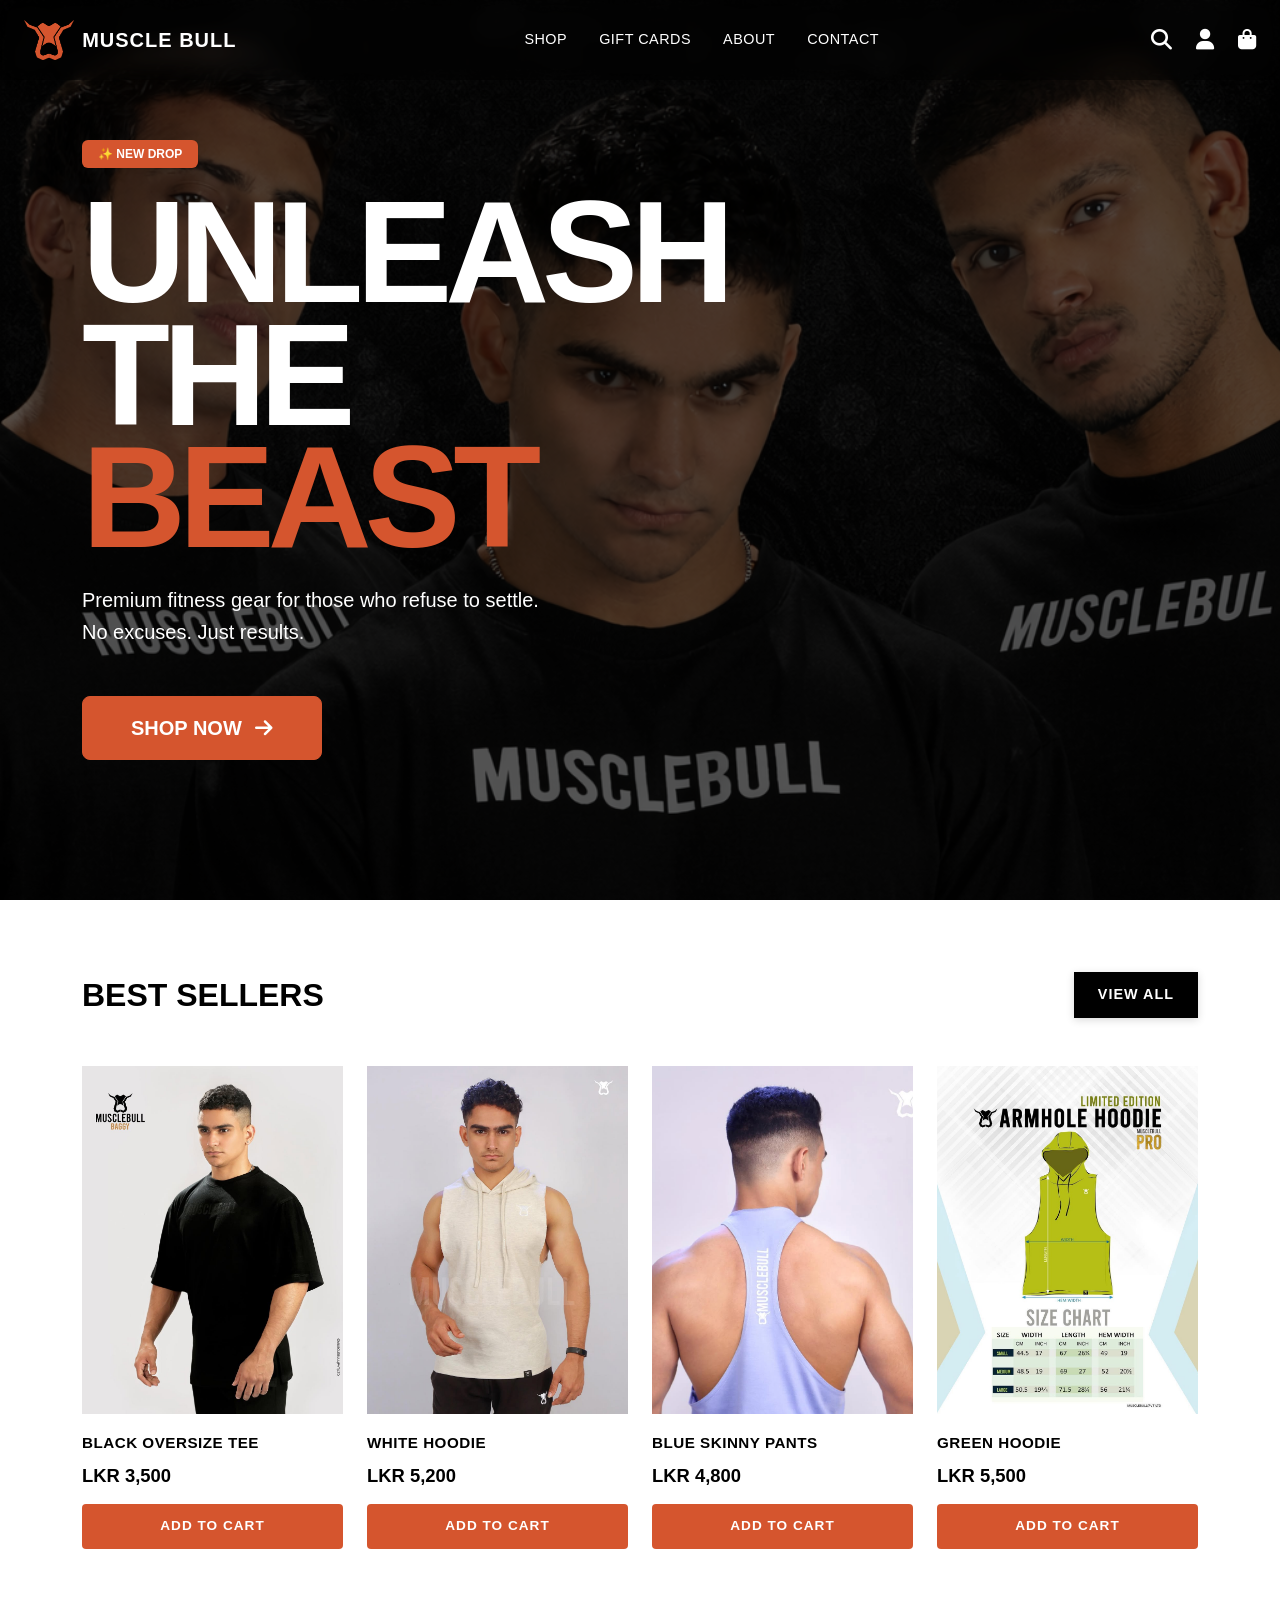
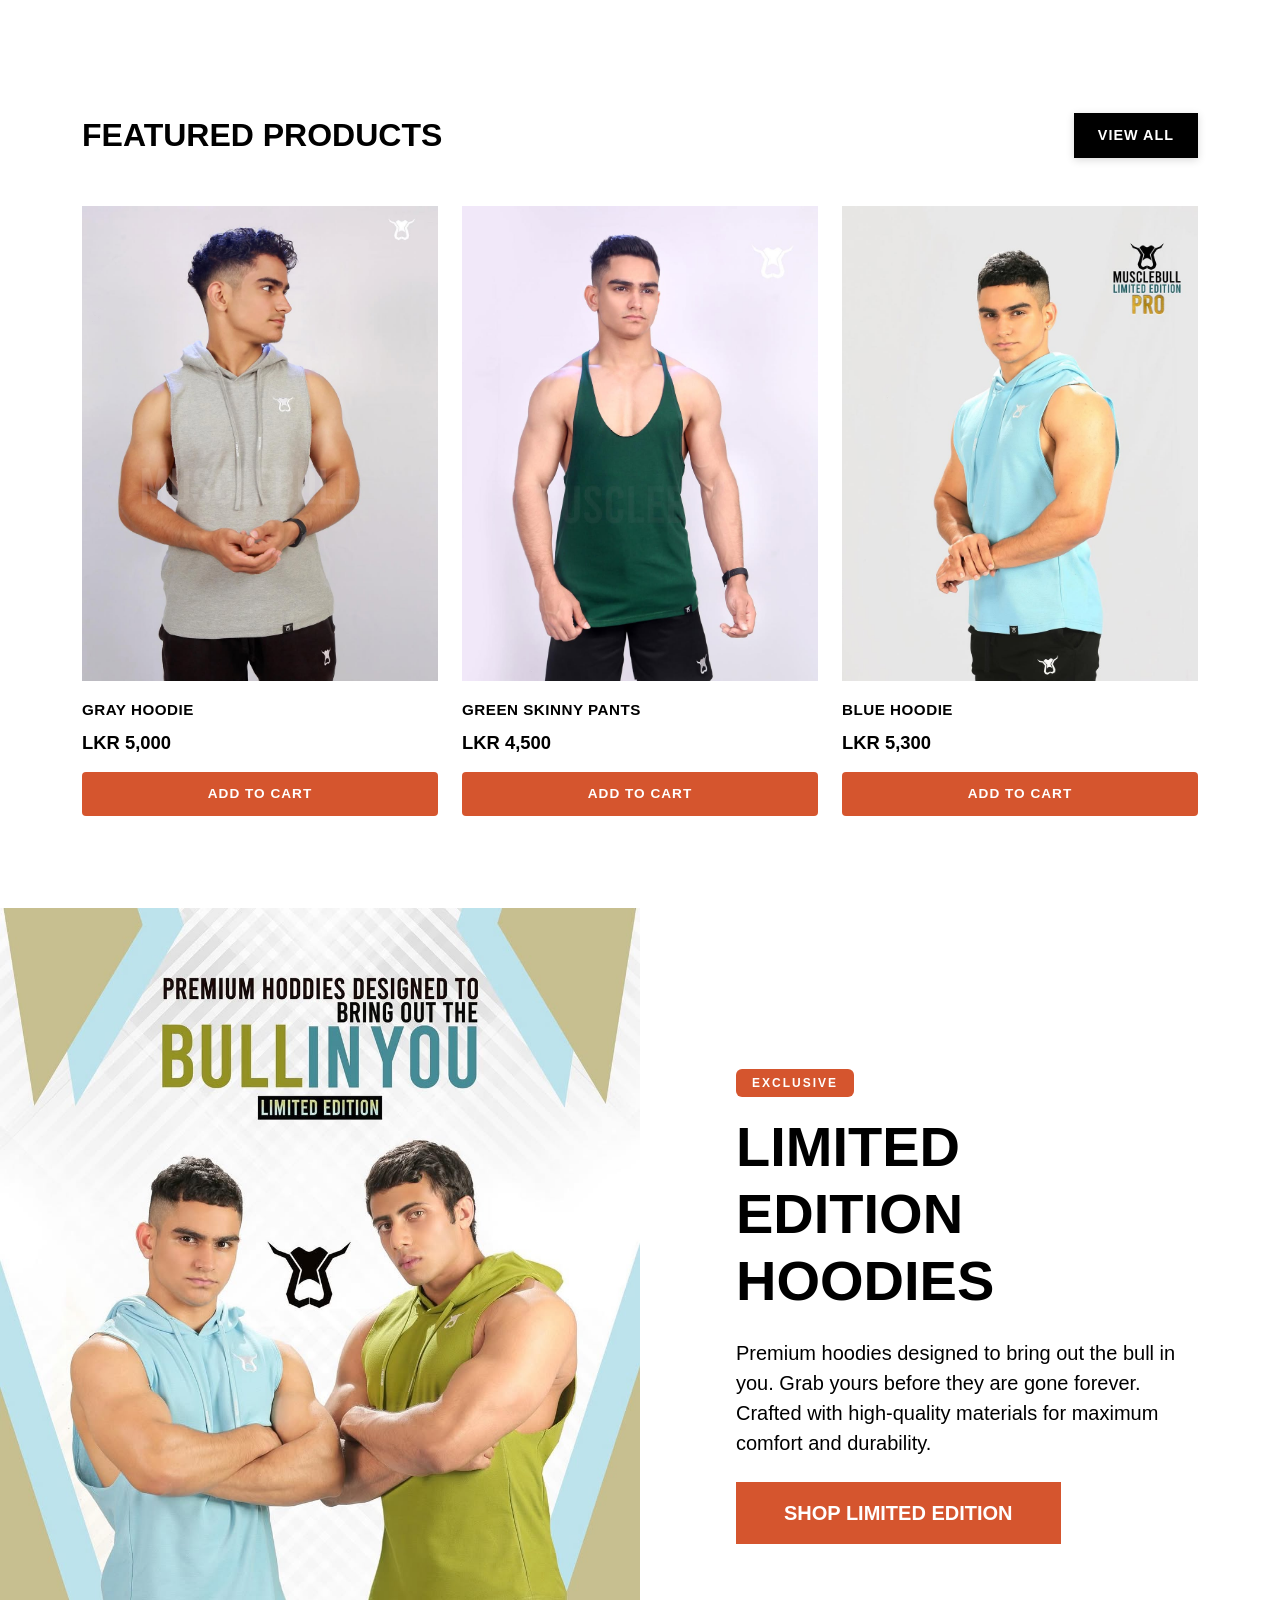
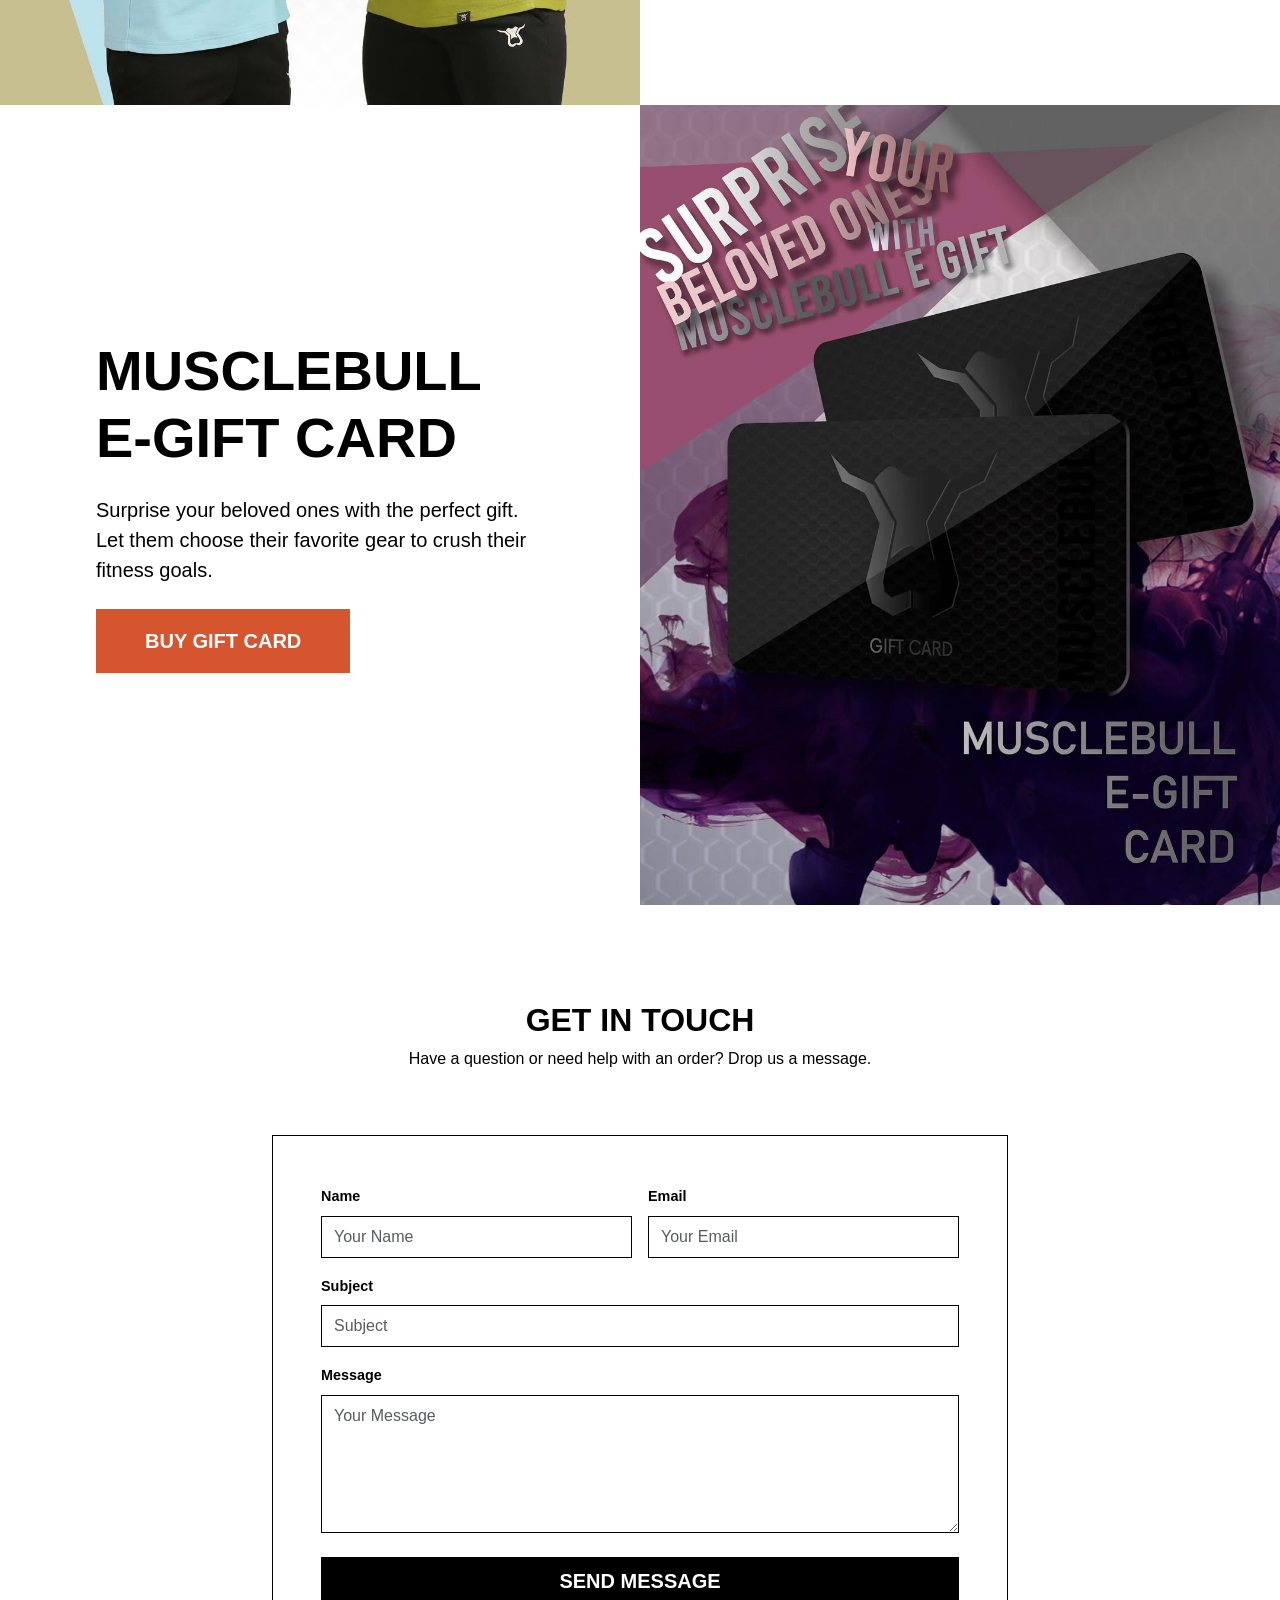
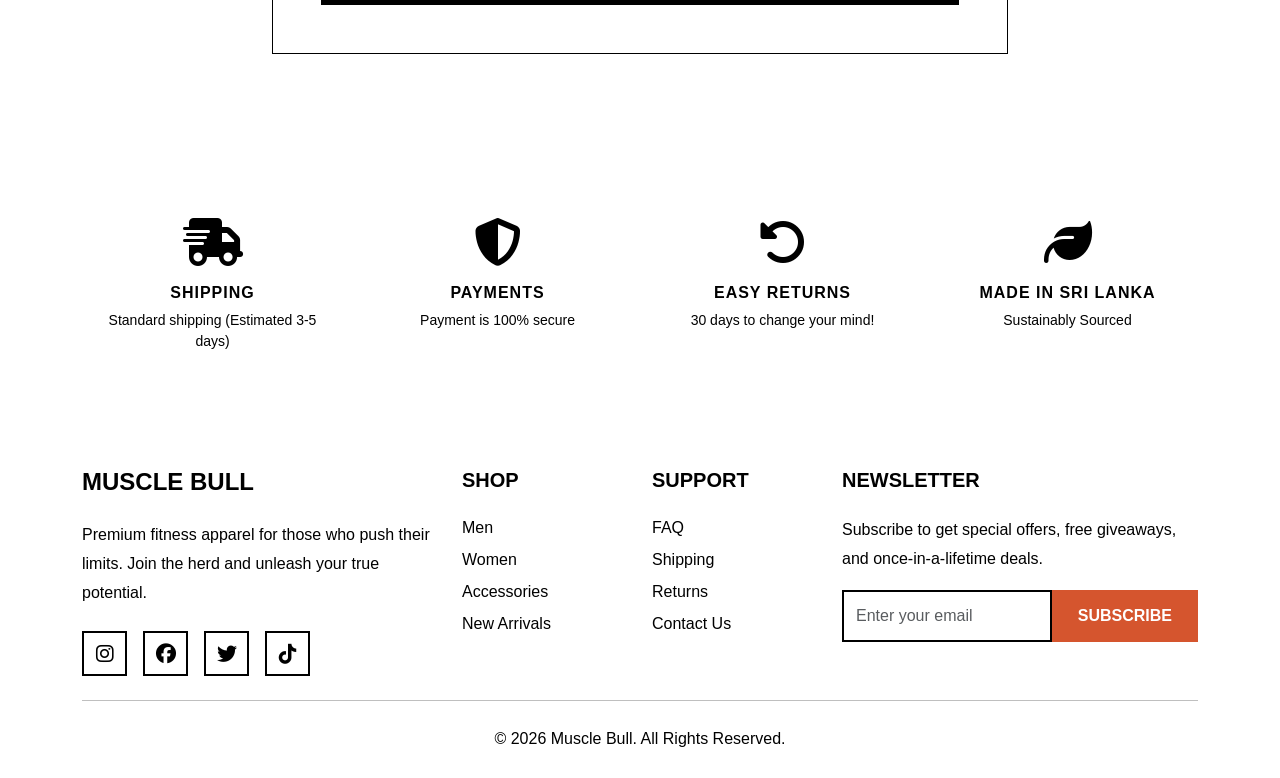
==== commit 86b82958: "Add about and contact pages, update navigation links across multiple pages" ====
--- a/index.html
+++ b/index.html
@@ -30,13 +30,13 @@
             <div class="collapse navbar-collapse" id="navbarNav">
                 <ul class="navbar-nav mx-auto nav-center">
                     <li class="nav-item"><a class="nav-link text-white fw-medium text-uppercase" href="shop.html">Shop</a></li>
-                    <li class="nav-item"><a class="nav-link text-white fw-medium text-uppercase" href="#gift-cards">Gift Cards</a></li>
-                    <li class="nav-item"><a class="nav-link text-white fw-medium text-uppercase" href="#about">About</a></li>
-                    <li class="nav-item"><a class="nav-link text-white fw-medium text-uppercase" href="#contact">Contact</a></li>
+                    <li class="nav-item"><a class="nav-link text-white fw-medium text-uppercase" href="gift-cards.html">Gift Cards</a></li>
+                    <li class="nav-item"><a class="nav-link text-white fw-medium text-uppercase" href="about.html">About</a></li>
+                    <li class="nav-item"><a class="nav-link text-white fw-medium text-uppercase" href="contact.html">Contact</a></li>
                 </ul>
                 <div class="navbar-icons d-flex gap-3">
                     <a href="#" class="nav-icon"><i class="fa-solid fa-magnifying-glass"></i></a>
-                    <a href="#" class="nav-icon"><i class="fa-solid fa-user"></i></a>
+                    <a href="login.html" class="nav-icon"><i class="fa-solid fa-user"></i></a>
                     <a href="cart.html" class="nav-icon"><i class="fa-solid fa-bag-shopping"></i></a>
                 </div>
             </div>
@@ -219,7 +219,7 @@
                             <span class="badge bg-primary mb-3 px-3 py-2 text-uppercase tracking-wide">Exclusive</span>
                             <h2 class="display-4 fw-bold text-uppercase mb-4 text-dark">Limited Edition Hoodies</h2>
                             <p class="lead mb-4 text-dark">Premium hoodies designed to bring out the bull in you. Grab yours before they are gone forever. Crafted with high-quality materials for maximum comfort and durability.</p>
-                            <a href="#" class="btn btn-primary btn-lg px-5 py-3 text-uppercase fw-bold rounded-0 border-0">Shop Limited Edition</a>
+                            <a href="shop.html" class="btn btn-primary btn-lg px-5 py-3 text-uppercase fw-bold rounded-0 border-0">Shop Limited Edition</a>
                         </div>
                     </div>
                 </div>
@@ -234,7 +234,7 @@
                         <div class="px-xl-5">
                             <h2 class="display-4 fw-bold text-uppercase mb-4 text-black">Musclebull E-Gift Card</h2>
                             <p class="lead mb-4 text-black">Surprise your beloved ones with the perfect gift. Let them choose their favorite gear to crush their fitness goals.</p>
-                            <a href="#" class="btn btn-primary btn-lg px-5 py-3 text-uppercase fw-bold rounded-0">Buy Gift Card</a>
+                            <a href="gift-cards.html" class="btn btn-primary btn-lg px-5 py-3 text-uppercase fw-bold rounded-0">Buy Gift Card</a>
                         </div>
                     </div>
                     <div class="col-12 col-lg-6">
@@ -402,10 +402,10 @@
                 <div class="col-6 col-md-2 mb-4 mb-md-0">
                     <h5 class="text-uppercase fw-bold mb-4">Shop</h5>
                     <ul class="list-unstyled footer-links">
-                        <li class="mb-2"><a href="#">Men</a></li>
-                        <li class="mb-2"><a href="#">Women</a></li>
-                        <li class="mb-2"><a href="#">Accessories</a></li>
-                        <li class="mb-2"><a href="#">New Arrivals</a></li>
+                        <li class="mb-2"><a href="shop.html">Men</a></li>
+                        <li class="mb-2"><a href="shop.html">Women</a></li>
+                        <li class="mb-2"><a href="shop.html">Accessories</a></li>
+                        <li class="mb-2"><a href="shop.html">New Arrivals</a></li>
                     </ul>
                 </div>
                 <div class="col-6 col-md-2 mb-4 mb-md-0">
@@ -414,7 +414,7 @@
                         <li class="mb-2"><a href="#">FAQ</a></li>
                         <li class="mb-2"><a href="#">Shipping</a></li>
                         <li class="mb-2"><a href="#">Returns</a></li>
-                        <li class="mb-2"><a href="#">Contact Us</a></li>
+                        <li class="mb-2"><a href="contact.html">Contact Us</a></li>
                     </ul>
                 </div>
                 <div class="col-12 col-md-4">
--- a/css/header.css
+++ b/css/header.css
@@ -60,26 +60,38 @@
     width: 100%;
 }
 
+.nav-link.active {
+    color: #D5552E !important;
+}
+
+.nav-link.active::after {
+    width: 100%;
+}
+
 /* Navbar Icons */
 .navbar-icons {
     align-items: center;
+    gap: 1.5rem !important;
+}
+
+.nav-icon, .nav-icon-dark {
+    font-size: 1.3rem;
+    transition: all 0.3s ease;
+    background: transparent !important;
+    padding: 0;
+    display: inline-block;
 }
 
 .nav-icon {
     color: #FFFFFF;
-    font-size: 1.1rem;
-    transition: all 0.3s ease;
-    width: 35px;
-    height: 35px;
-    display: flex;
-    align-items: center;
-    justify-content: center;
-    border-radius: 50%;
 }
 
-.nav-icon:hover {
-    color: #D5552E;
-    background-color: rgba(213, 85, 46, 0.1);
+.nav-icon-dark {
+    color: #000000 !important;
+}
+
+.nav-icon:hover, .nav-icon-dark:hover {
+    color: #D5552E !important;
     transform: translateY(-2px);
 }
 
--- a/css/shop.css
+++ b/css/shop.css
@@ -15,34 +15,8 @@
     color: #D5552E !important;
 }
 
-.navbar-static .nav-link.active {
-    color: #D5552E !important;
-}
-
-.navbar-static .nav-link.active::after {
-    width: 100%;
-    background-color: #D5552E;
-}
-
 .navbar-static .brand-text {
     color: #000000 !important;
-}
-
-.nav-icon-dark {
-    color: #000000 !important;
-    font-size: 1.1rem;
-    transition: all 0.3s ease;
-    width: 35px;
-    height: 35px;
-    display: flex;
-    align-items: center;
-    justify-content: center;
-    border-radius: 50%;
-}
-
-.nav-icon-dark:hover {
-    color: #D5552E !important;
-    background-color: rgba(213, 85, 46, 0.08);
 }
 
 /* Breadcrumb */
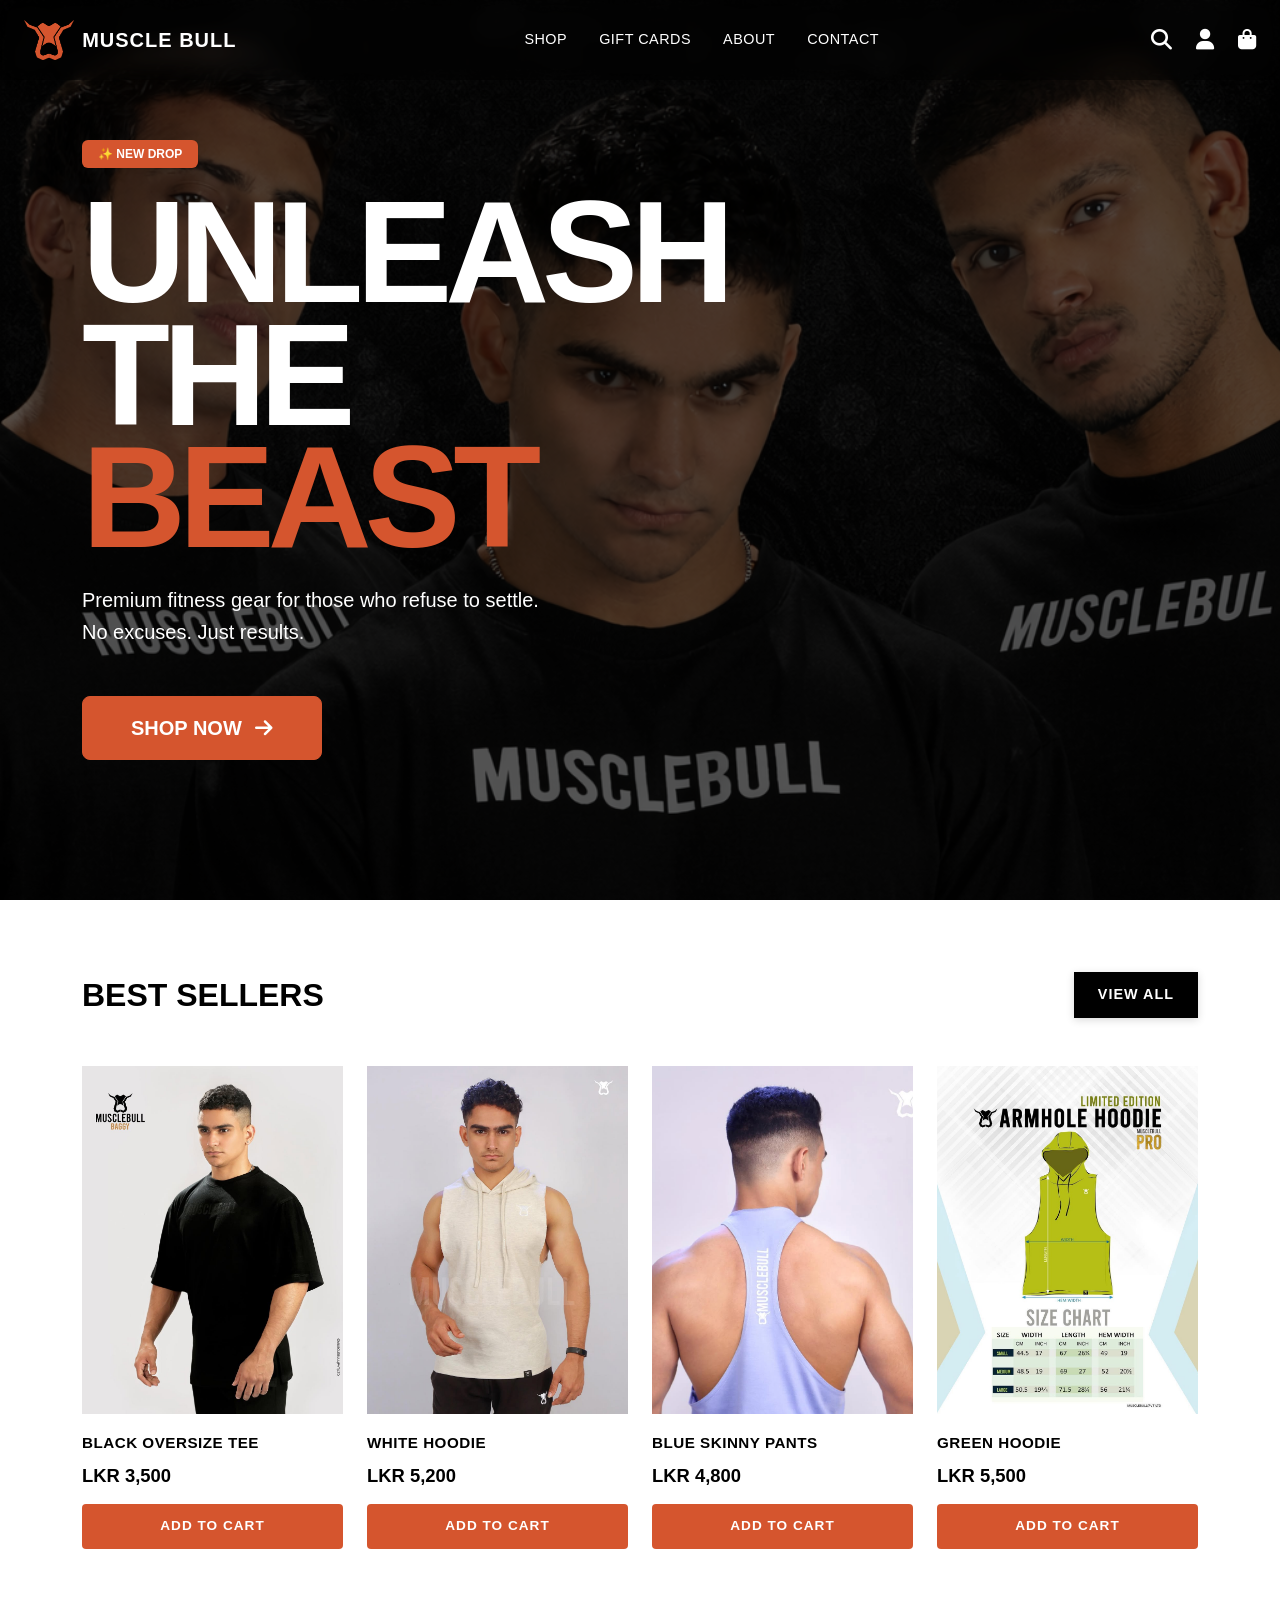
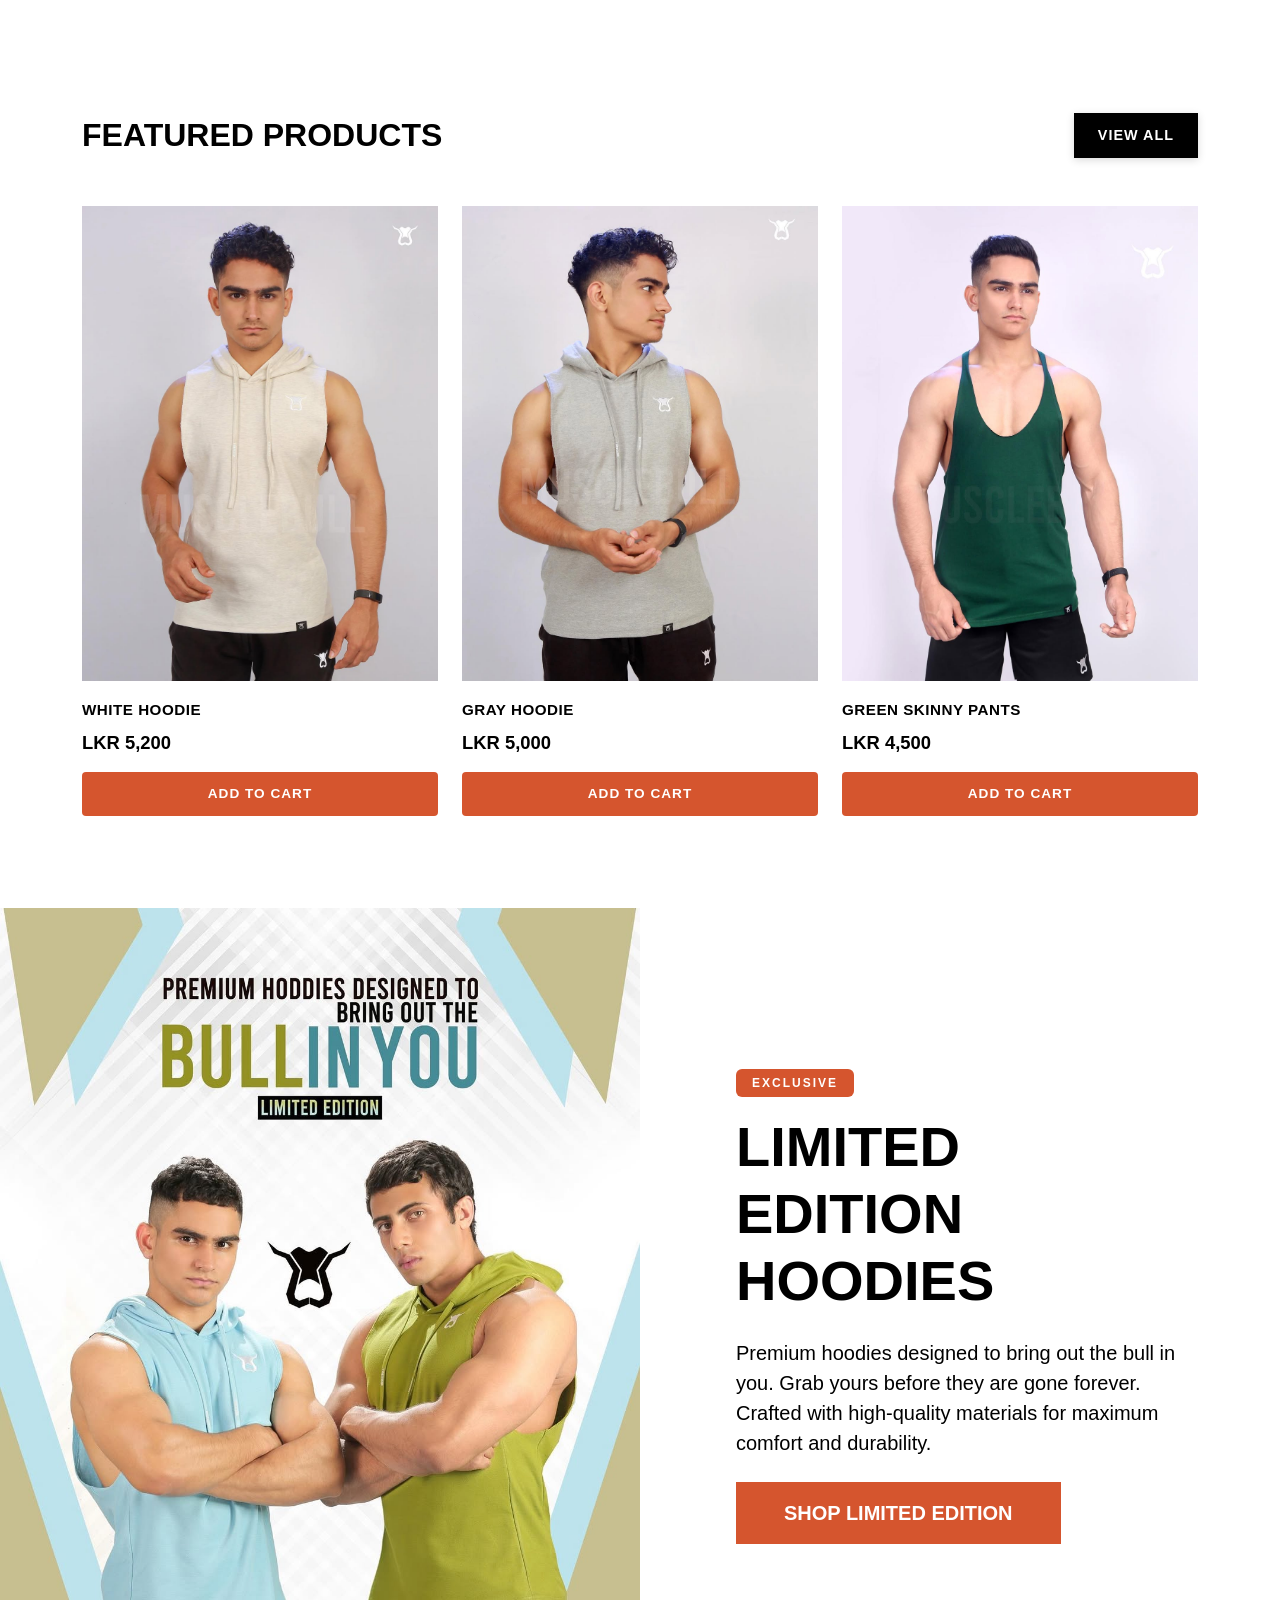
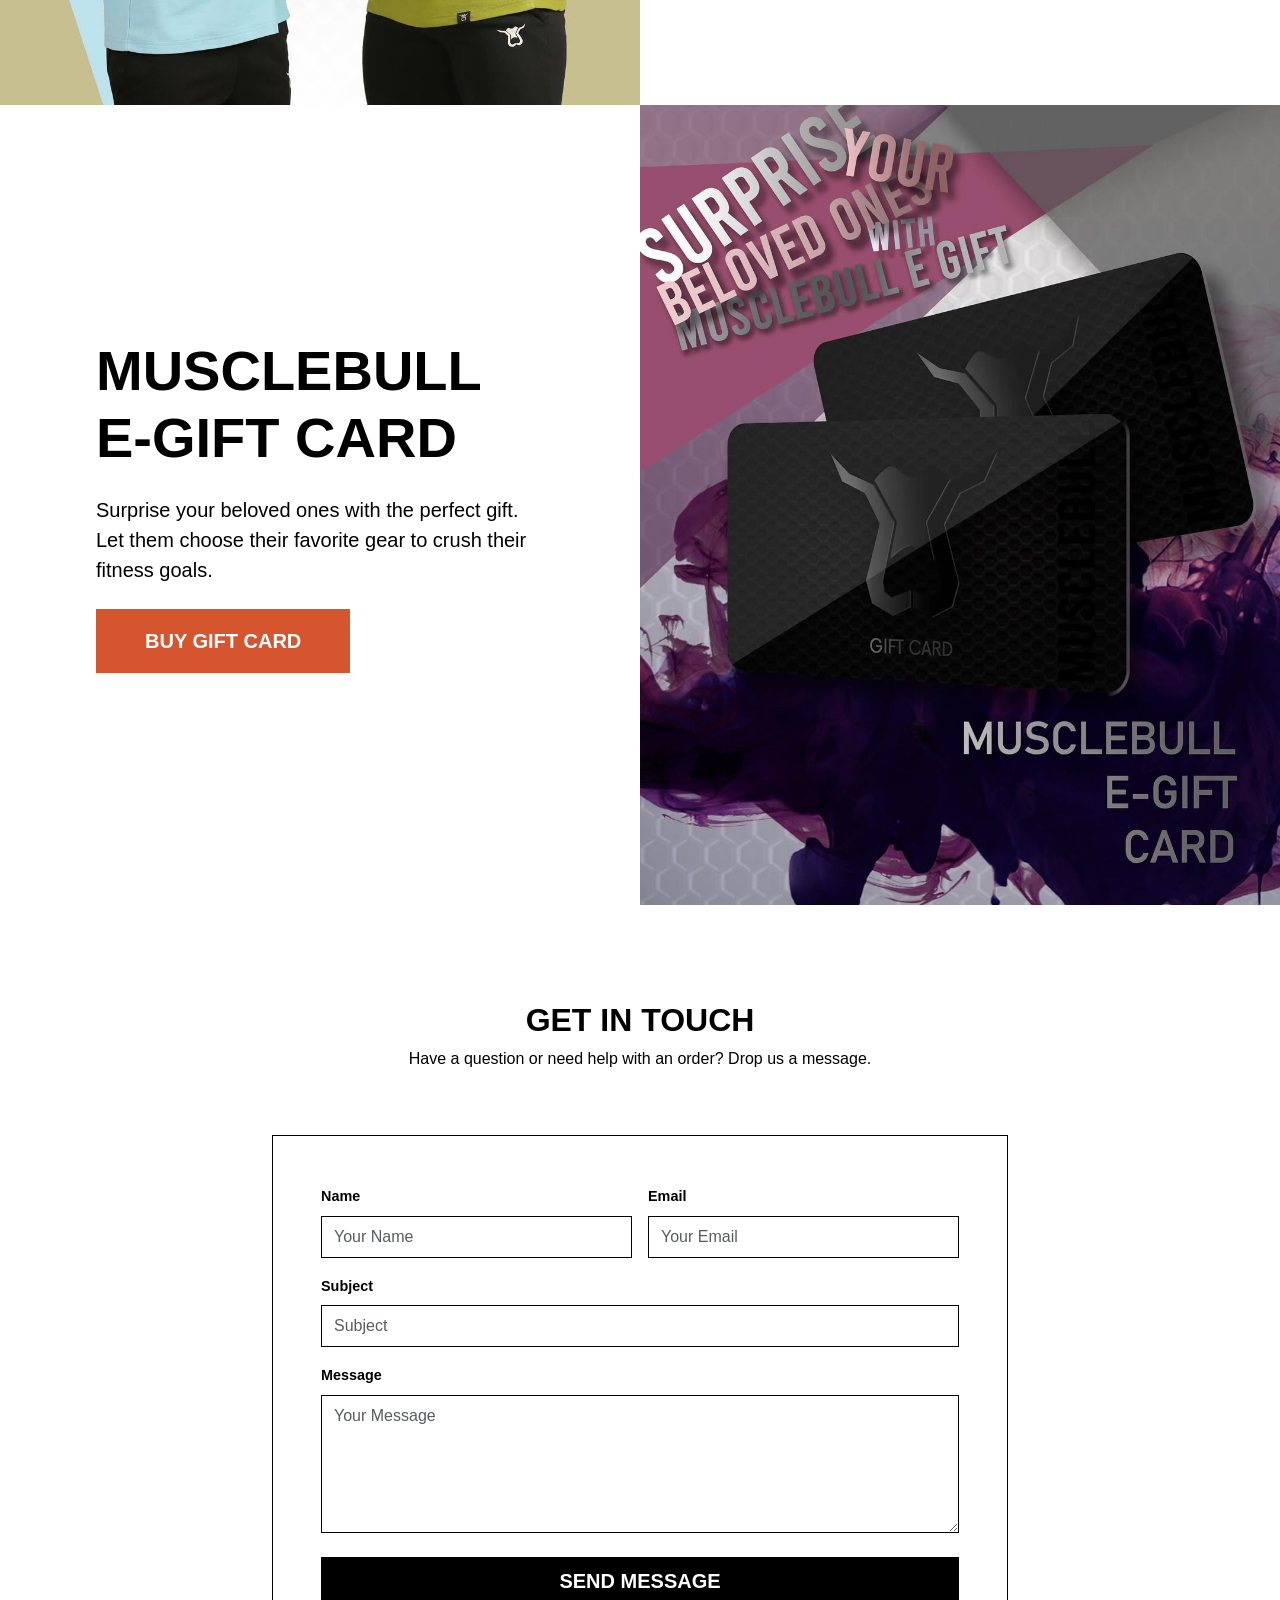
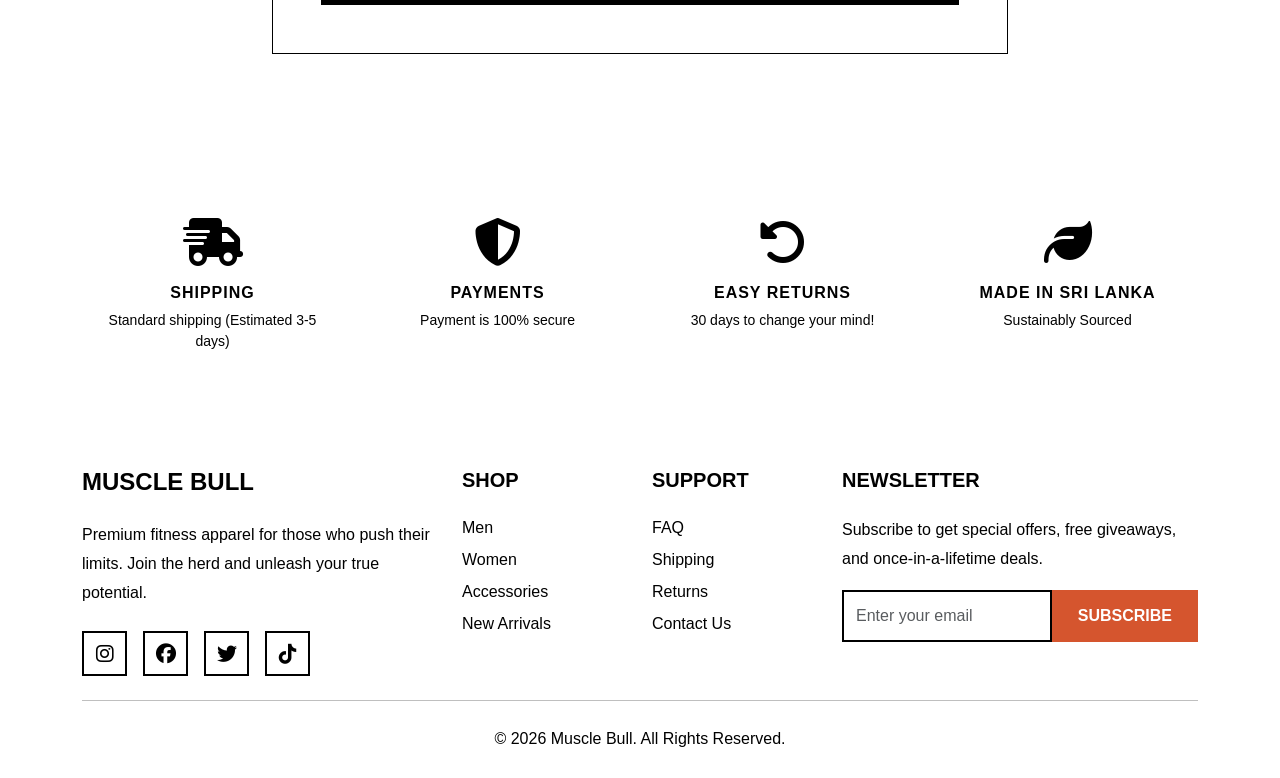
==== commit be4403fe: "Refactor product display sections to load dynamically; update product detail section and related pro" ====
--- a/index.html
+++ b/index.html
@@ -78,71 +78,8 @@
                     <h2 class="fw-bold text-uppercase m-0 text-black">Best Sellers</h2>
                     <a href="shop.html" class="btn btn-outline-dark rounded-0 px-4 fw-bold text-uppercase">View All</a>
                 </div>
-                <div class="row g-4">
-                    <!-- Product Card 1 -->
-                    <div class="col-12 col-md-6 col-lg-3">
-                        <a href="product.html" class="product-link">
-                            <div class="product-card-shop">
-                                <div class="product-image-wrapper">
-                                    <img src="./assets/images/products/black oversize 1.jpg" alt="Black Oversize Tee" class="product-image">
-                                    <button class="quick-view-btn">Quick View</button>
-                                </div>
-                                <div class="product-info">
-                                    <h6 class="product-name fw-bold text-uppercase">Black Oversize Tee</h6>
-                                    <p class="product-price fw-bold">LKR 3,500</p>
-                                    <button class="btn btn-primary w-100 text-uppercase fw-bold btn-sm">Add to Cart</button>
-                                </div>
-                            </div>
-                        </a>
-                    </div>
-                    <!-- Product Card 2 -->
-                    <div class="col-12 col-md-6 col-lg-3">
-                        <a href="product.html" class="product-link">
-                            <div class="product-card-shop">
-                                <div class="product-image-wrapper">
-                                    <img src="./assets/images/products/white hoodie 1.jpg" alt="White Hoodie" class="product-image">
-                                    <button class="quick-view-btn">Quick View</button>
-                                </div>
-                                <div class="product-info">
-                                    <h6 class="product-name fw-bold text-uppercase">White Hoodie</h6>
-                                    <p class="product-price fw-bold">LKR 5,200</p>
-                                    <button class="btn btn-primary w-100 text-uppercase fw-bold btn-sm">Add to Cart</button>
-                                </div>
-                            </div>
-                        </a>
-                    </div>
-                    <!-- Product Card 3 -->
-                    <div class="col-12 col-md-6 col-lg-3">
-                        <a href="product.html" class="product-link">
-                            <div class="product-card-shop">
-                                <div class="product-image-wrapper">
-                                    <img src="./assets/images/products/blue skinny 2.jpg" alt="Blue Skinny Pants" class="product-image">
-                                    <button class="quick-view-btn">Quick View</button>
-                                </div>
-                                <div class="product-info">
-                                    <h6 class="product-name fw-bold text-uppercase">Blue Skinny Pants</h6>
-                                    <p class="product-price fw-bold">LKR 4,800</p>
-                                    <button class="btn btn-primary w-100 text-uppercase fw-bold btn-sm">Add to Cart</button>
-                                </div>
-                            </div>
-                        </a>
-                    </div>
-                    <!-- Product Card 4 -->
-                    <div class="col-12 col-md-6 col-lg-3">
-                        <a href="product.html" class="product-link">
-                            <div class="product-card-shop">
-                                <div class="product-image-wrapper">
-                                    <img src="./assets/images/products/green hoodie 4.jpg" alt="Green Hoodie" class="product-image">
-                                    <button class="quick-view-btn">Quick View</button>
-                                </div>
-                                <div class="product-info">
-                                    <h6 class="product-name fw-bold text-uppercase">Green Hoodie</h6>
-                                    <p class="product-price fw-bold">LKR 5,500</p>
-                                    <button class="btn btn-primary w-100 text-uppercase fw-bold btn-sm">Add to Cart</button>
-                                </div>
-                            </div>
-                        </a>
-                    </div>
+                <div class="row g-4" id="best-sellers-container">
+                    <!-- Products will be loaded here dynamically -->
                 </div>
             </div>
         </section>
@@ -154,55 +91,8 @@
                     <h2 class="fw-bold text-uppercase m-0 text-black">Featured Products</h2>
                     <a href="shop.html" class="btn btn-outline-dark rounded-0 px-4 fw-bold text-uppercase">View All</a>
                 </div>
-                <div class="row g-4">
-                    <!-- Product Card 1 -->
-                    <div class="col-12 col-md-6 col-lg-4">
-                        <a href="product.html" class="product-link">
-                            <div class="product-card-shop">
-                                <div class="product-image-wrapper">
-                                    <img src="./assets/images/products/gray hoodie 1.jpg" alt="Gray Hoodie" class="product-image">
-                                    <button class="quick-view-btn">Quick View</button>
-                                </div>
-                                <div class="product-info">
-                                    <h6 class="product-name fw-bold text-uppercase">Gray Hoodie</h6>
-                                    <p class="product-price fw-bold">LKR 5,000</p>
-                                    <button class="btn btn-primary w-100 text-uppercase fw-bold btn-sm">Add to Cart</button>
-                                </div>
-                            </div>
-                        </a>
-                    </div>
-                    <!-- Product Card 2 -->
-                    <div class="col-12 col-md-6 col-lg-4">
-                        <a href="product.html" class="product-link">
-                            <div class="product-card-shop">
-                                <div class="product-image-wrapper">
-                                    <img src="./assets/images/products/green skinny 1.jpg" alt="Green Skinny Pants" class="product-image">
-                                    <button class="quick-view-btn">Quick View</button>
-                                </div>
-                                <div class="product-info">
-                                    <h6 class="product-name fw-bold text-uppercase">Green Skinny Pants</h6>
-                                    <p class="product-price fw-bold">LKR 4,500</p>
-                                    <button class="btn btn-primary w-100 text-uppercase fw-bold btn-sm">Add to Cart</button>
-                                </div>
-                            </div>
-                        </a>
-                    </div>
-                    <!-- Product Card 3 -->
-                    <div class="col-12 col-md-6 col-lg-4">
-                        <a href="product.html" class="product-link">
-                            <div class="product-card-shop">
-                                <div class="product-image-wrapper">
-                                    <img src="./assets/images/products/blue hoodie 1.jpg" alt="Blue Hoodie" class="product-image">
-                                    <button class="quick-view-btn">Quick View</button>
-                                </div>
-                                <div class="product-info">
-                                    <h6 class="product-name fw-bold text-uppercase">Blue Hoodie</h6>
-                                    <p class="product-price fw-bold">LKR 5,300</p>
-                                    <button class="btn btn-primary w-100 text-uppercase fw-bold btn-sm">Add to Cart</button>
-                                </div>
-                            </div>
-                        </a>
-                    </div>
+                <div class="row g-4" id="featured-container">
+                    <!-- Products will be loaded here dynamically -->
                 </div>
             </div>
         </section>
@@ -437,6 +327,7 @@
 
     <!-- Bootstrap JS -->
     <script src="./js/bootstrap.bundle.min.js"></script>
+    <script src="./js/app.js"></script>
     <script src="./js/product.js"></script>
 </body>
 </html>
